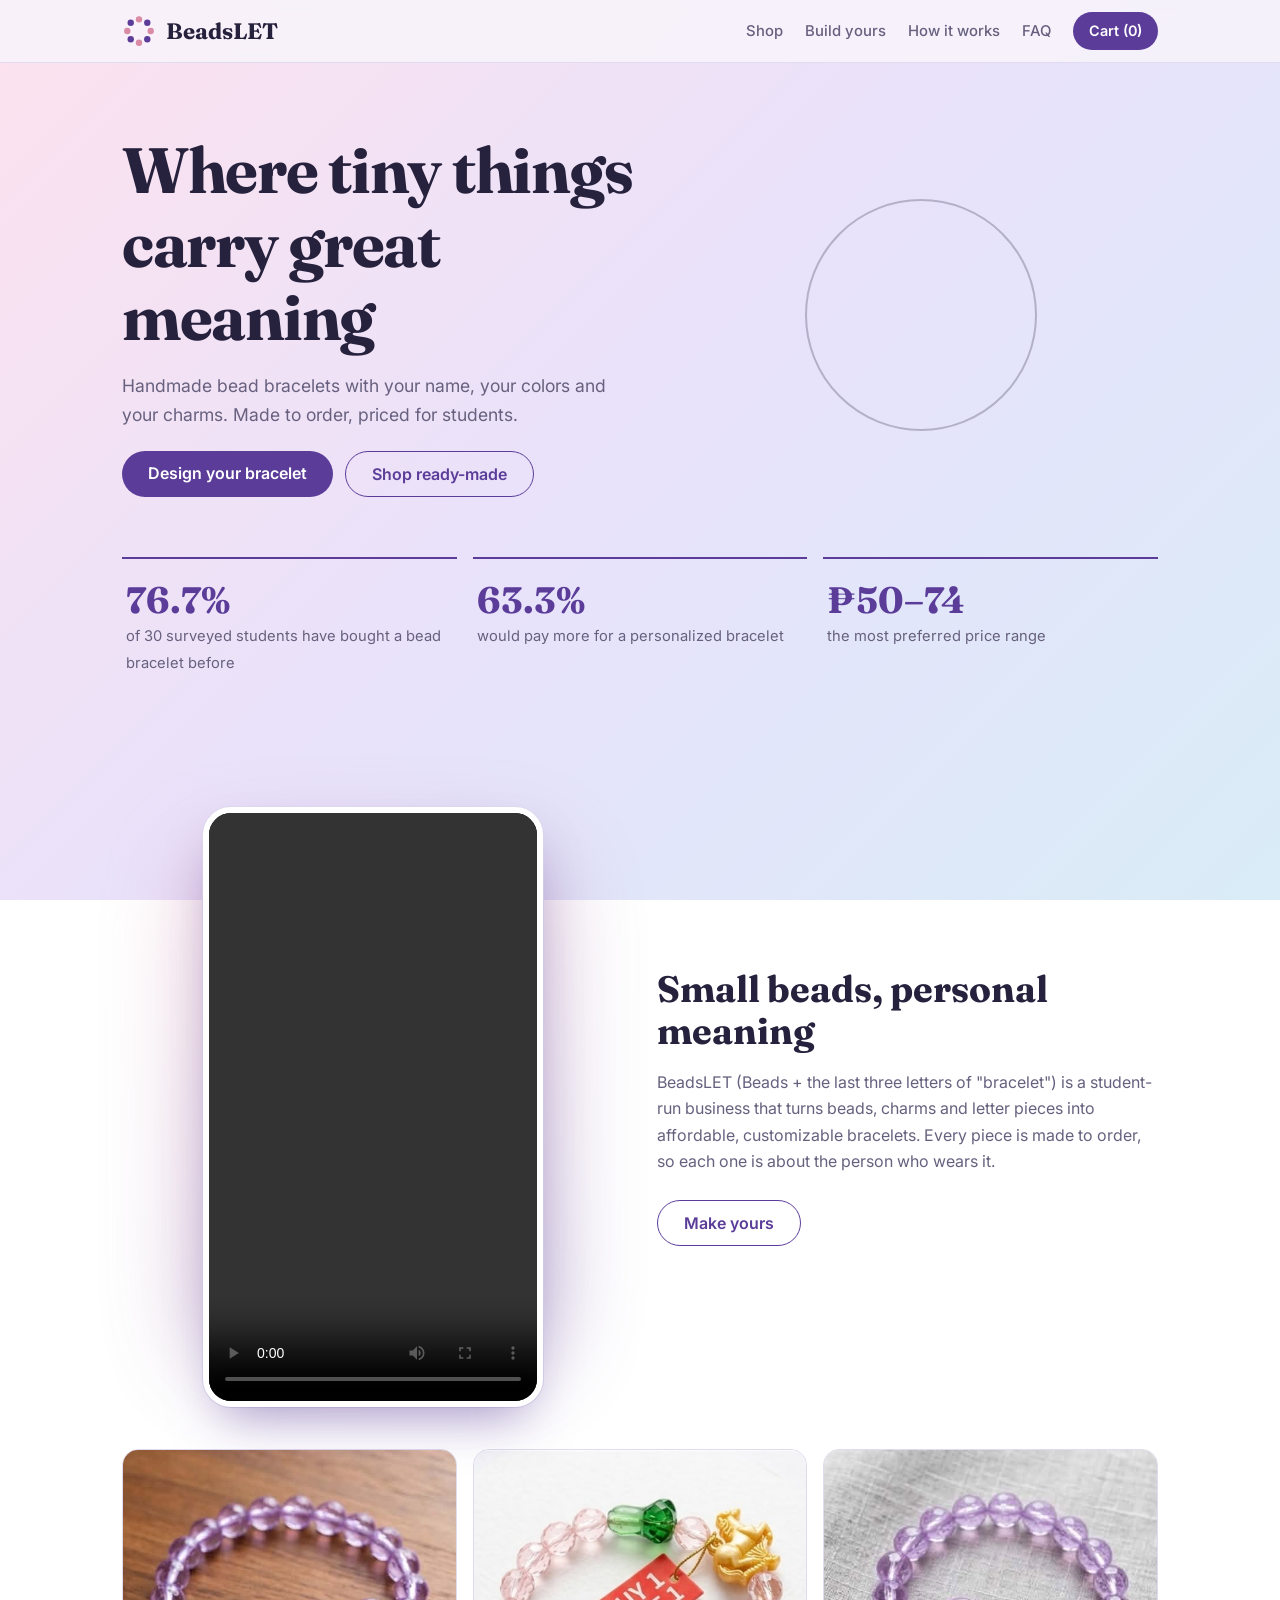
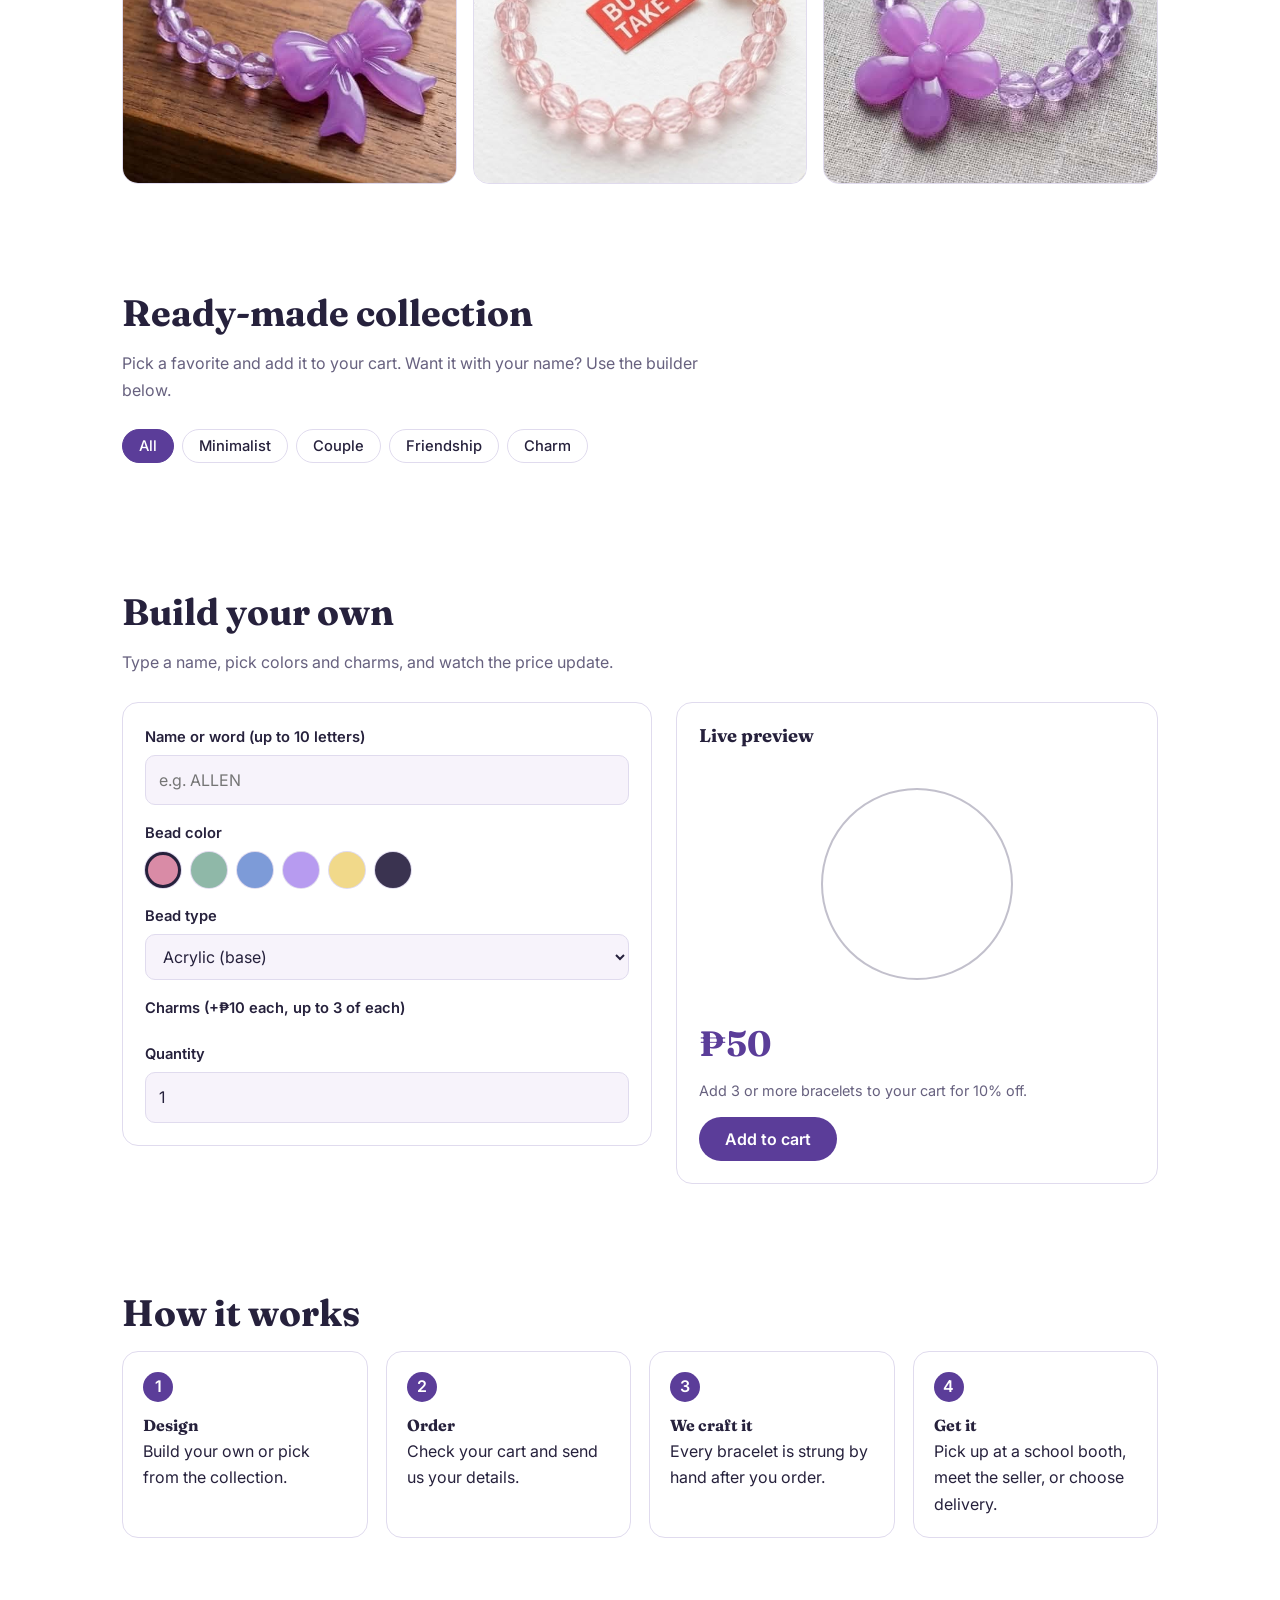
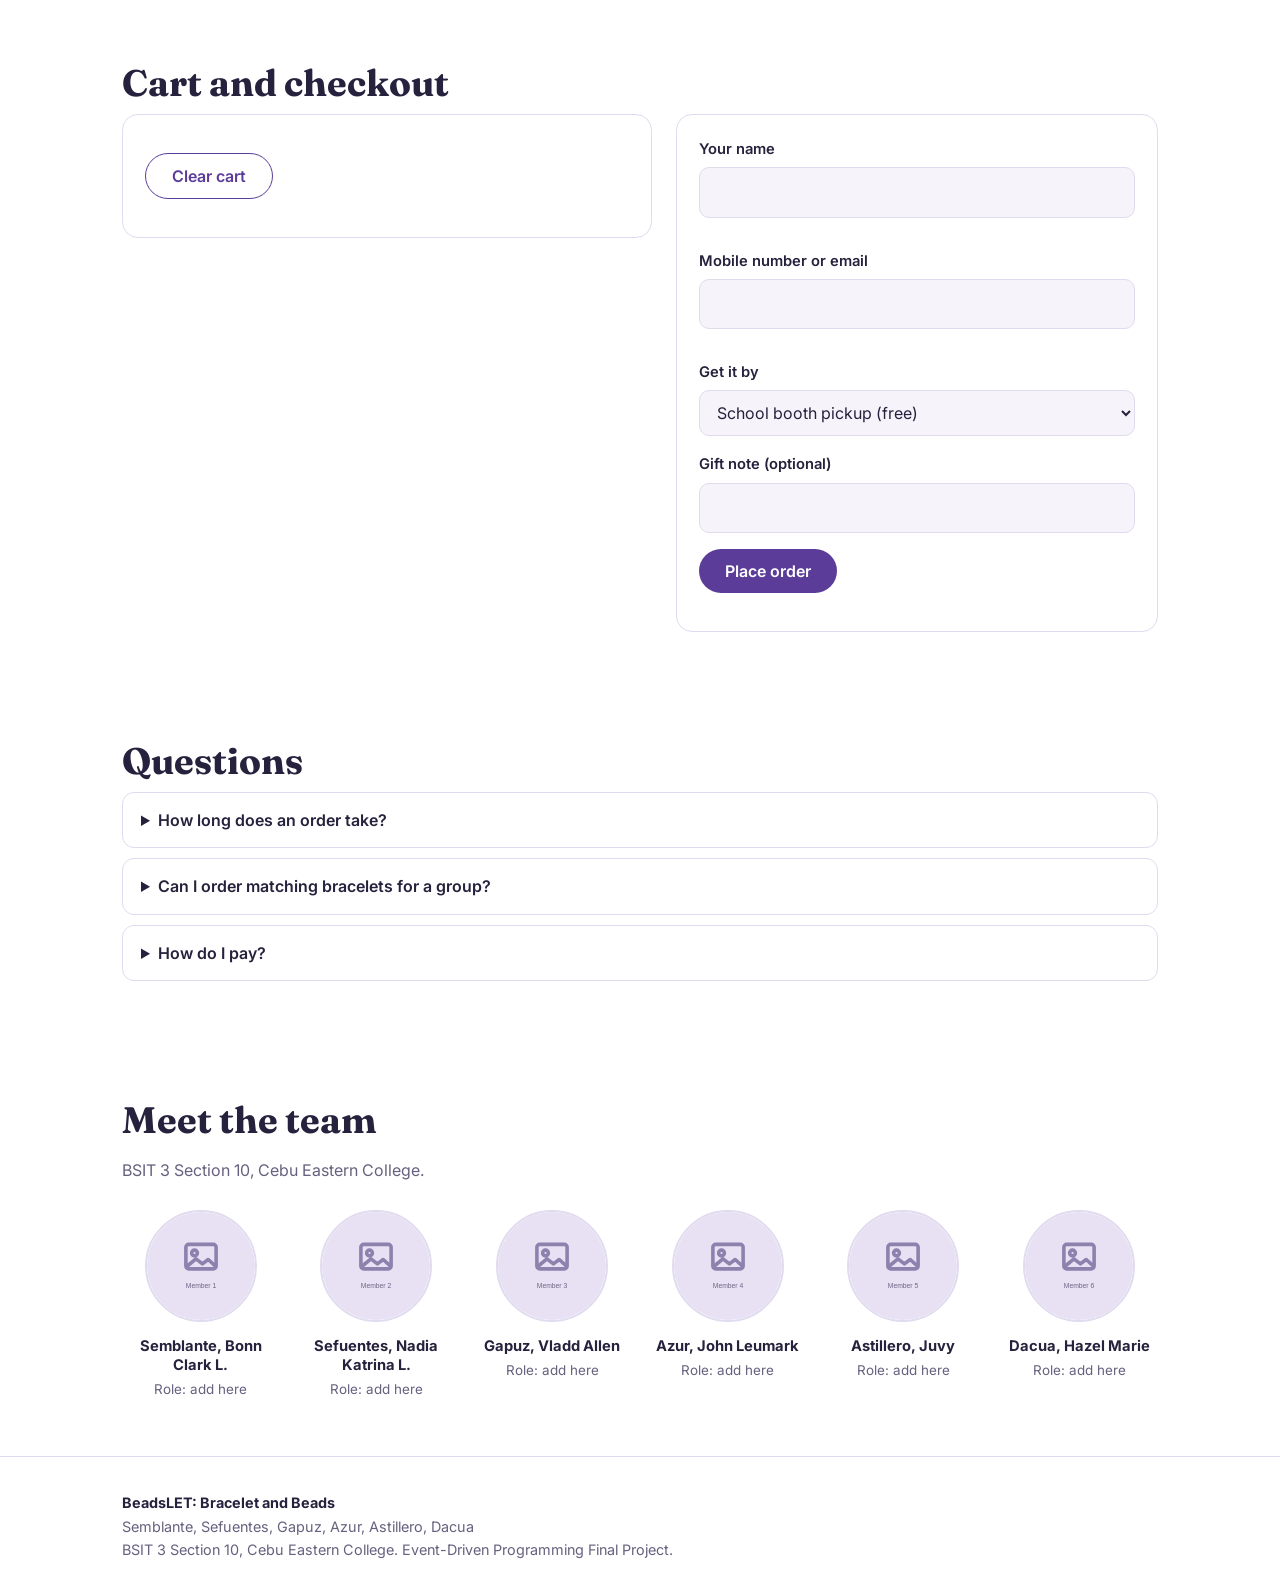
==== index.html @ 5614434f "Update index.html" ====
<!DOCTYPE html>
<html lang="en">
<head>
<meta charset="utf-8">
<meta name="viewport" content="width=device-width, initial-scale=1">
<meta name="description" content="BeadsLET: affordable, customizable handmade bead bracelets.">
<link rel="icon" type="image/svg+xml" href="assets/images/favicon.svg">
<title>BeadsLET | Bracelet and Beads</title>
<link rel="preconnect" href="https://fonts.googleapis.com">
<link href="https://fonts.googleapis.com/css2?family=Fraunces:opsz,wght@9..144,500;9..144,700&family=Inter:wght@400;500;600&display=swap" rel="stylesheet">
<link rel="stylesheet" href="https://pyscript.net/releases/2024.11.1/core.css">
<script type="module" src="https://pyscript.net/releases/2024.11.1/core.js"></script>
<link rel="stylesheet" href="style.css?v=4">
</head>
<body>
<header class="top"><div class="wrap"><nav>
  <a class="logo" href="#top"><img src="assets/images/logo.svg" alt="" width="34" height="34"><span>BeadsLET</span></a>
  <div class="links"><a class="l" href="#shop">Shop</a><a class="l" href="#build">Build yours</a><a class="l" href="#how">How it works</a><a class="l" href="#faq">FAQ</a>
  <a class="cartbtn" href="#order">Cart (<span id="cart-count">0</span>)</a></div>
</nav></div></header>

<main id="top" class="wrap">
<div class="hero">
  <div>
    <h1>Where tiny things carry great meaning</h1>
    <p class="lead">Handmade bead bracelets with your name, your colors and your charms. Made to order, priced for students.</p>
    <div class="cta"><a class="btn" href="#build">Design your bracelet</a><a class="btn ghost" href="#shop">Shop ready-made</a></div>
  </div>
  <div class="strand big" aria-hidden="true" id="hero-strand"></div>
</div>

<div class="stats" aria-label="Survey results">
  <div class="stat"><b>76.7%</b><span>of 30 surveyed students have bought a bead bracelet before</span></div>
  <div class="stat"><b>63.3%</b><span>would pay more for a personalized bracelet</span></div>
  <div class="stat"><b>₱50–74</b><span>the most preferred price range</span></div>
</div>

<section id="about">
  <div class="about">
    <figure class="photo" style="display:grid;place-items:center;padding:20px 0">
      <video controls playsinline preload="metadata"
             style="width:100%;max-width:340px;height:auto;max-height:600px;object-fit:contain;background:#000;border:6px solid #fff;border-radius:28px;box-shadow:0 26px 50px -18px rgba(91,61,153,.5),0 0 0 1px #e0dbee">
        <source src="assets/images/ad.mp4" type="video/mp4">
        Your browser does not support video.
      </video>
    </figure>
    <div>
      <h2>Small beads, personal meaning</h2>
      <p class="sub">BeadsLET (Beads + the last three letters of "bracelet") is a student-run business that turns beads, charms and letter pieces into affordable, customizable bracelets. Every piece is made to order, so each one is about the person who wears it.</p>
      <a class="btn ghost" href="#build">Make yours</a>
    </div>
  </div>
  <div class="gallery">
    <figure class="photo"><img src="assets/images/P2.jpg" alt="Gallery photo 1" loading="lazy"></figure>
    <figure class="photo"><img src="assets/images/P3.jpg" alt="Gallery photo 2" loading="lazy"></figure>
    <figure class="photo"><img src="assets/images/P4.jpg" alt="Gallery photo 3" loading="lazy"></figure>
  </div>
</section>

<section id="shop">
  <h2>Ready-made collection</h2>
  <p class="sub">Pick a favorite and add it to your cart. Want it with your name? Use the builder below.</p>
  <div class="filters" id="filters">
    <button class="filter on" data-tag="all">All</button><button class="filter" data-tag="minimalist">Minimalist</button>
    <button class="filter" data-tag="couple">Couple</button><button class="filter" data-tag="friendship">Friendship</button><button class="filter" data-tag="charm">Charm</button>
  </div>
  <div class="grid" id="catalog"></div>
</section>

<section id="build">
  <h2>Build your own</h2>
  <p class="sub">Type a name, pick colors and charms, and watch the price update.</p>
  <div class="split">
    <div class="card">
      <label for="name" style="margin-top:0">Name or word (up to 10 letters)</label>
      <input type="text" id="name" maxlength="10" placeholder="e.g. ALLEN" autocomplete="off">
      <label>Bead color</label>
      <div class="swatches">
        <button class="swatch on" data-color="#d98ba6" style="background:#d98ba6" aria-label="Rose"></button>
        <button class="swatch" data-color="#8fb8a8" style="background:#8fb8a8" aria-label="Sage"></button>
        <button class="swatch" data-color="#7d9bd8" style="background:#7d9bd8" aria-label="Sky"></button>
        <button class="swatch" data-color="#b79bf0" style="background:#b79bf0" aria-label="Lilac"></button>
        <button class="swatch" data-color="#f1d98a" style="background:#f1d98a" aria-label="Butter"></button>
        <button class="swatch" data-color="#3a3350" style="background:#3a3350" aria-label="Midnight"></button>
      </div>
      <label for="bead">Bead type</label>
      <select id="bead"><option value="Acrylic">Acrylic (base)</option><option value="Mixed">Mixed beads (+₱5)</option><option value="Pearl-like">Pearl-like (+₱10)</option><option value="Gemstone-style">Gemstone-style (+₱15)</option></select>

      <label>Charms (+₱10 each, up to 3 of each)</label>
      <div class="charm-options" id="charm-options"></div>

      <label for="qty">Quantity</label>
      <input type="number" id="qty" min="1" max="50" value="1">
    </div>
    <div class="card">
      <h3>Live preview</h3>
      <div class="strand" id="preview"></div>
      <p class="muted" id="summary"></p>
      <div class="price" id="price">₱50</div>
      <p class="muted">Add 3 or more bracelets to your cart for 10% off.</p>
      <button class="btn" id="add">Add to cart</button>
      <div class="msg" id="build-msg" role="status"></div>
    </div>
  </div>
</section>

<section id="how">
  <h2>How it works</h2>
  <ol class="steps">
    <li><b>Design</b>Build your own or pick from the collection.</li>
    <li><b>Order</b>Check your cart and send us your details.</li>
    <li><b>We craft it</b>Every bracelet is strung by hand after you order.</li>
    <li><b>Get it</b>Pick up at a school booth, meet the seller, or choose delivery.</li>
  </ol>
</section>

<section id="order">
  <h2>Cart and checkout</h2>
  <div class="split">
    <div class="card">
      <ul id="cart-list"></ul>
      <div class="totals" id="totals"></div>
      <p><button class="btn ghost" id="clear" type="button">Clear cart</button></p>
    </div>
    <form class="card" id="order-form" novalidate>
      <label for="cust" style="margin-top:0">Your name</label><input type="text" id="cust" autocomplete="name"><span class="err" id="e-cust"></span>
      <label for="contact">Mobile number or email</label><input type="text" id="contact" autocomplete="off"><span class="err" id="e-contact"></span>
      <label for="method">Get it by</label>
      <select id="method"><option value="0">School booth pickup (free)</option><option value="0">Meet up with seller (free)</option><option value="30">Delivery (+₱30)</option></select>
      <label for="note">Gift note (optional)</label><input type="text" id="note" maxlength="60">
      <p><button class="btn" type="submit">Place order</button></p>
      <div class="msg" id="order-msg" role="status"></div>
    </form>
  </div>
</section>

<section id="faq">
  <h2>Questions</h2>
  <details><summary>How long does an order take?</summary><p>Bracelets are made to order. We confirm the timeline with you after you place your order.</p></details>
  <details><summary>Can I order matching bracelets for a group?</summary><p>Yes. Set the quantity in the builder, or pick the couple and friendship sets.</p></details>
  <details><summary>How do I pay?</summary><p>Payment is arranged with the seller when you get your order.</p></details>
</section>
<section id="team">
  <h2>Meet the team</h2>
  <p class="sub">BSIT 3 Section 10, Cebu Eastern College.</p>
  <div class="team">
    <div class="member"><img src="assets/team/member-1.svg" alt="Photo of Semblante, Bonn Clark L." loading="lazy"><b>Semblante, Bonn Clark L.</b><span>Role: add here</span></div>
    <div class="member"><img src="assets/team/member-2.svg" alt="Photo of Sefuentes, Nadia Katrina L." loading="lazy"><b>Sefuentes, Nadia Katrina L.</b><span>Role: add here</span></div>
    <div class="member"><img src="assets/team/member-3.svg" alt="Photo of Gapuz, Vladd Allen" loading="lazy"><b>Gapuz, Vladd Allen</b><span>Role: add here</span></div>
    <div class="member"><img src="assets/team/member-4.svg" alt="Photo of Azur, John Leumark" loading="lazy"><b>Azur, John Leumark</b><span>Role: add here</span></div>
    <div class="member"><img src="assets/team/member-5.svg" alt="Photo of Astillero, Juvy" loading="lazy"><b>Astillero, Juvy</b><span>Role: add here</span></div>
    <div class="member"><img src="assets/team/member-6.svg" alt="Photo of Dacua, Hazel Marie" loading="lazy"><b>Dacua, Hazel Marie</b><span>Role: add here</span></div>
  </div>
</section>
</main>

<footer><div class="wrap"><b>BeadsLET: Bracelet and Beads</b><br>Semblante, Sefuentes, Gapuz, Azur, Astillero, Dacua<br>BSIT 3 Section 10, Cebu Eastern College. Event-Driven Programming Final Project.</div></footer>
<div id="toast" role="status"></div>
<script type="py" src="./main.py?v=4"></script>
</body>
</html>
---- style.css ----
:root{--glow1:rgba(217,139,166,.30);--glow2:rgba(125,155,216,.26);--glow3:rgba(143,184,168,.30);--bg:#f7f3fb;--ink:#26213c;--mute:#67617f;--card:#fff;--line:#e0dbee;--plum:#5b3d99;--plum2:#47307a;--rose:#d98ba6;--sage:#8fb8a8;--r:16px}
@media(prefers-color-scheme:dark){:root{--glow1:rgba(217,139,166,.16);--glow2:rgba(125,155,216,.16);--glow3:rgba(143,184,168,.12);--bg:#171329;--ink:#f0ecfa;--mute:#aca5c8;--card:#241e3c;--line:#3a3360;--plum:#a98ef0;--plum2:#c2adf6}}
*{box-sizing:border-box}html{scroll-behavior:smooth;scroll-padding-top:70px}
body{margin:0;background:linear-gradient(135deg,#fde2ee 0%,#e8e2fb 50%,#d9ecf7 100%) fixed;color:var(--ink);font:16px/1.65 Inter,system-ui,sans-serif}
h1,h2,h3{font-family:Fraunces,Georgia,serif;line-height:1.15;margin:0 0 .6rem;font-weight:700}
h2{font-size:clamp(1.7rem,4vw,2.3rem)}h3{font-size:1.15rem}
.wrap{max-width:1080px;margin:0 auto;padding:0 22px}
.top{position:sticky;top:0;z-index:10;background:color-mix(in srgb,var(--bg) 88%,transparent);backdrop-filter:blur(10px);border-bottom:1px solid var(--line)}
nav{display:flex;justify-content:space-between;align-items:center;height:62px}
.logo{font:700 1.4rem Fraunces,serif;color:var(--ink);text-decoration:none}
nav .links{display:flex;gap:22px;align-items:center}
nav a.l{color:var(--mute);text-decoration:none;font-size:.93rem;font-weight:500}nav a.l:hover{color:var(--ink)}
.cartbtn{background:var(--plum);color:#fff;border-radius:999px;padding:7px 16px;font-weight:600;font-size:.9rem;text-decoration:none}
.btn{display:inline-block;background:var(--plum);color:#fff;border:0;border-radius:999px;padding:12px 26px;font:600 1rem Inter,sans-serif;cursor:pointer;text-decoration:none;transition:background .15s}
.btn:hover{background:var(--plum2)}.btn.ghost{background:transparent;color:var(--plum);border:1.5px solid var(--plum)}
a:focus-visible,button:focus-visible,input:focus-visible,select:focus-visible,summary:focus-visible{outline:3px solid var(--rose);outline-offset:2px}
.hero{padding:70px 0 50px;display:grid;gap:40px;grid-template-columns:1.05fr .95fr;align-items:center}
.hero h1{font-size:clamp(2.4rem,6vw,4rem);letter-spacing:-.02em}
.hero p.lead{font-size:1.1rem;color:var(--mute);max-width:46ch}
.hero .cta{display:flex;gap:12px;flex-wrap:wrap;margin-top:22px}

/* --- Bracelet preview --- */
.strand{position:relative;width:240px;height:240px;margin:18px auto}
.strand.big{width:280px;height:280px;margin:0 auto}

/* thread the beads sit on */
.strand::before{
  content:"";position:absolute;inset:24px;
  border:2px solid color-mix(in srgb,var(--mute) 40%,transparent);border-radius:50%;
}
.ring{position:absolute;inset:0}
.slot{position:absolute;transform:translate(-50%,-50%);z-index:1}

.strand .bead{
  width:var(--d,30px);height:var(--d,30px);
  border-radius:50%;
  display:grid;place-items:center;
  color:var(--t,#fff);
  font:700 calc(var(--d,30px)*.46) Fraunces,serif;
  box-shadow:inset -3px -3px 6px rgba(0,0,0,.16),inset 2px 2px 5px rgba(255,255,255,.55),0 1px 3px rgba(0,0,0,.15);
}
.strand .bead.charm{
  color:var(--plum);
  background:var(--card);border:1.5px solid var(--plum);border-radius:50%;
  font-size:calc(var(--d,30px)*.6);
  box-shadow:0 2px 5px rgba(91,61,153,.25);
}

.stats{display:grid;grid-template-columns:repeat(auto-fit,minmax(200px,1fr));gap:16px;padding:10px 0 40px}
.stat{padding:18px 4px;border-top:2px solid var(--plum)}.stat b{display:block;font:700 2.3rem Fraunces,serif;color:var(--plum)}.stat span{color:var(--mute);font-size:.92rem}
section{padding:54px 0}.sub{color:var(--mute);max-width:58ch;margin-bottom:26px}
.card{background:var(--card);border:1px solid var(--line);border-radius:var(--r);padding:22px}
.filters{display:flex;gap:8px;flex-wrap:wrap;margin-bottom:20px}
.filter{background:var(--card);border:1px solid var(--line);color:var(--ink);border-radius:999px;padding:7px 16px;font:500 .92rem Inter,sans-serif;cursor:pointer}
.filter.on{background:var(--plum);color:#fff;border-color:var(--plum)}
.grid{display:grid;gap:18px;grid-template-columns:repeat(auto-fill,minmax(230px,1fr))}
.prod p{margin:.2rem 0 12px;color:var(--mute);font-size:.92rem}
.prod .row{display:flex;justify-content:space-between;align-items:center}.prod .row b{font:700 1.25rem Fraunces,serif}
.prod .btn{padding:8px 18px;font-size:.9rem}
.split{display:grid;gap:24px;grid-template-columns:1.1fr 1fr;align-items:start}
label{display:block;font-weight:600;font-size:.92rem;margin:16px 0 6px}
input[type=text],input[type=number],select{width:100%;padding:11px 13px;border:1px solid var(--line);border-radius:10px;background:var(--bg);color:var(--ink);font:inherit}
.swatches{display:flex;gap:10px;flex-wrap:wrap}.swatch{width:36px;height:36px;border-radius:50%;border:3px solid transparent;cursor:pointer;padding:0;box-shadow:0 0 0 1px var(--line)}.swatch.on{border-color:var(--ink)}

/* Charm steppers + placement */
.charm-options{display:flex;flex-direction:column;gap:10px;margin-top:6px}
.charm-item{background:var(--bg);padding:10px 12px;border-radius:10px;border:1px solid var(--line)}
.charm-head{display:flex;align-items:center;justify-content:space-between}
.charm-name{font-weight:600;font-size:.95rem}.charm-name b{color:var(--plum);font-size:1.1rem;margin-right:4px}
.stepper{display:inline-flex;align-items:center;gap:10px}
.stepper button{width:30px;height:30px;border-radius:50%;border:1px solid var(--line);background:var(--card);color:var(--ink);font-size:1.1rem;line-height:1;cursor:pointer;padding:0}
.stepper button:disabled{opacity:.35;cursor:not-allowed}
.stepper output{min-width:1.2em;text-align:center;font-weight:600}
.charm-slot{display:flex;align-items:center;justify-content:space-between;gap:10px;margin:8px 0 0;font-weight:500;font-size:.85rem;color:var(--mute)}
.charm-slot select{width:auto;max-width:65%;padding:5px 10px;font-size:.85rem}

.price{font:700 2.2rem Fraunces,serif;color:var(--plum);margin:6px 0}.muted{color:var(--mute);font-size:.9rem}
.steps{display:grid;grid-template-columns:repeat(auto-fit,minmax(210px,1fr));gap:18px;counter-reset:s;padding:0;list-style:none}
.steps li{counter-increment:s;padding:20px;background:var(--card);border:1px solid var(--line);border-radius:var(--r)}
.steps li::before{content:counter(s);display:grid;place-items:center;width:30px;height:30px;border-radius:50%;background:var(--plum);color:#fff;font-weight:600;margin-bottom:10px}
.steps b{display:block;font-family:Fraunces,serif}
#cart-list{list-style:none;padding:0;margin:0}
#cart-list li{display:grid;grid-template-columns:1fr auto;gap:4px 12px;padding:12px 0;border-bottom:1px solid var(--line)}
.qty{display:inline-flex;align-items:center;gap:8px}.qty button{width:28px;height:28px;border-radius:50%;border:1px solid var(--line);background:var(--bg);color:var(--ink);cursor:pointer;font-size:1rem}
.rm{background:none;border:0;color:var(--plum);cursor:pointer;text-decoration:underline;font:inherit;font-size:.85rem;padding:0}
.totals div{display:flex;justify-content:space-between;padding:3px 0}.totals .grand{font:700 1.4rem Fraunces,serif;border-top:1px solid var(--line);margin-top:6px;padding-top:10px}
.err{color:#b3263e;font-size:.84rem;min-height:1.1em;display:block}
.msg{display:none;margin-top:14px;padding:14px;border-radius:12px}.msg.ok{display:block;background:#e3f3ea;color:#16432f}.msg.bad{display:block;background:#fbe4e8;color:#7a1f33}
details{background:var(--card);border:1px solid var(--line);border-radius:12px;padding:14px 18px;margin-bottom:10px}summary{cursor:pointer;font-weight:600}details p{margin:.6rem 0 0;color:var(--mute)}
#toast{position:fixed;left:50%;bottom:26px;transform:translate(-50%,30px);background:var(--ink);color:var(--bg);padding:11px 20px;border-radius:999px;opacity:0;pointer-events:none;transition:.25s;z-index:20;font-size:.92rem}
#toast.show{opacity:1;transform:translate(-50%,0)}
footer{border-top:1px solid var(--line);padding:34px 0;color:var(--mute);font-size:.9rem}footer b{color:var(--ink)}
@media(max-width:800px){.hero,.split{grid-template-columns:1fr}nav .links a.l{display:none}}
@media(prefers-reduced-motion:reduce){*{transition:none!important;scroll-behavior:auto!important}}

/* Image placeholders */
.logo{display:flex;align-items:center;gap:10px}.logo img{display:block}
.photo{margin:0}.photo img{width:100%;height:100%;object-fit:cover;display:block;border-radius:var(--r);border:1px solid var(--line)}
.about{display:grid;grid-template-columns:1fr 1fr;gap:34px;align-items:center;margin-bottom:22px}.about .photo img{aspect-ratio:4/3}
/* Video ad: phone-style frame */
.about .photo{position:relative;display:grid;place-items:center;padding:20px 0}
.about .photo::before{content:"";position:absolute;inset:10% 14%;border-radius:40px;background:linear-gradient(135deg,var(--rose),var(--plum));filter:blur(45px);opacity:.4}
.photo video{position:relative;display:block;width:100%;max-width:300px;aspect-ratio:9/16;max-height:540px;object-fit:cover;background:#000;border:6px solid var(--card);border-radius:28px;box-shadow:0 26px 50px -18px rgba(91,61,153,.5),0 0 0 1px var(--line)}
.gallery{display:grid;grid-template-columns:repeat(auto-fit,minmax(220px,1fr));gap:16px}.gallery .photo img{aspect-ratio:1/1}
.pimg{width:100%;aspect-ratio:1/1;object-fit:cover;border-radius:12px;margin-bottom:14px;display:block;background:var(--bg)}
.team{display:grid;grid-template-columns:repeat(auto-fit,minmax(150px,1fr));gap:18px}
.member{text-align:center}.member img{width:112px;height:112px;object-fit:cover;border-radius:50%;border:2px solid var(--line);margin-bottom:8px}
.member b{display:block;font-size:.92rem;line-height:1.3}.member span{color:var(--mute);font-size:.84rem}
@media(max-width:800px){.about{grid-template-columns:1fr}}

/* Bead textures */
.bead:not(.letter):not(.charm){background-color:var(--c,#d98ba6)}
.tex-Acrylic,.tex-Mixed{background-image:radial-gradient(circle at 30% 28%,rgba(255,255,255,.8) 0,rgba(255,255,255,0) 30%)}
.tex-Pearl-like:not(.letter):not(.charm){background-color:color-mix(in srgb,var(--c) 30%,#f8f4fc);
  background-image:radial-gradient(circle at 32% 28%,#fff 0,rgba(255,255,255,.8) 20%,rgba(255,255,255,0) 60%),radial-gradient(circle at 70% 80%,rgba(190,170,230,.45),rgba(255,255,255,0) 55%);
  box-shadow:inset -4px -5px 9px rgba(120,100,150,.3),inset 3px 3px 6px #fff,0 1px 3px rgba(0,0,0,.18)}
.tex-Gemstone-style:not(.letter):not(.charm){clip-path:polygon(30% 0,70% 0,100% 30%,100% 70%,70% 100%,30% 100%,0 70%,0 30%);border-radius:0;
  background-image:conic-gradient(from 20deg,rgba(255,255,255,.6),rgba(0,0,0,.08),rgba(255,255,255,.3),rgba(0,0,0,.12),rgba(255,255,255,.45),rgba(0,0,0,.08),rgba(255,255,255,.6));
  box-shadow:inset 0 0 0 2px rgba(255,255,255,.3),inset -3px -3px 6px rgba(0,0,0,.18)}

/* Dark mode background */
@media(prefers-color-scheme:dark){body{background:linear-gradient(135deg,#2a1840 0%,#171329 55%,#10242e 100%) fixed}}
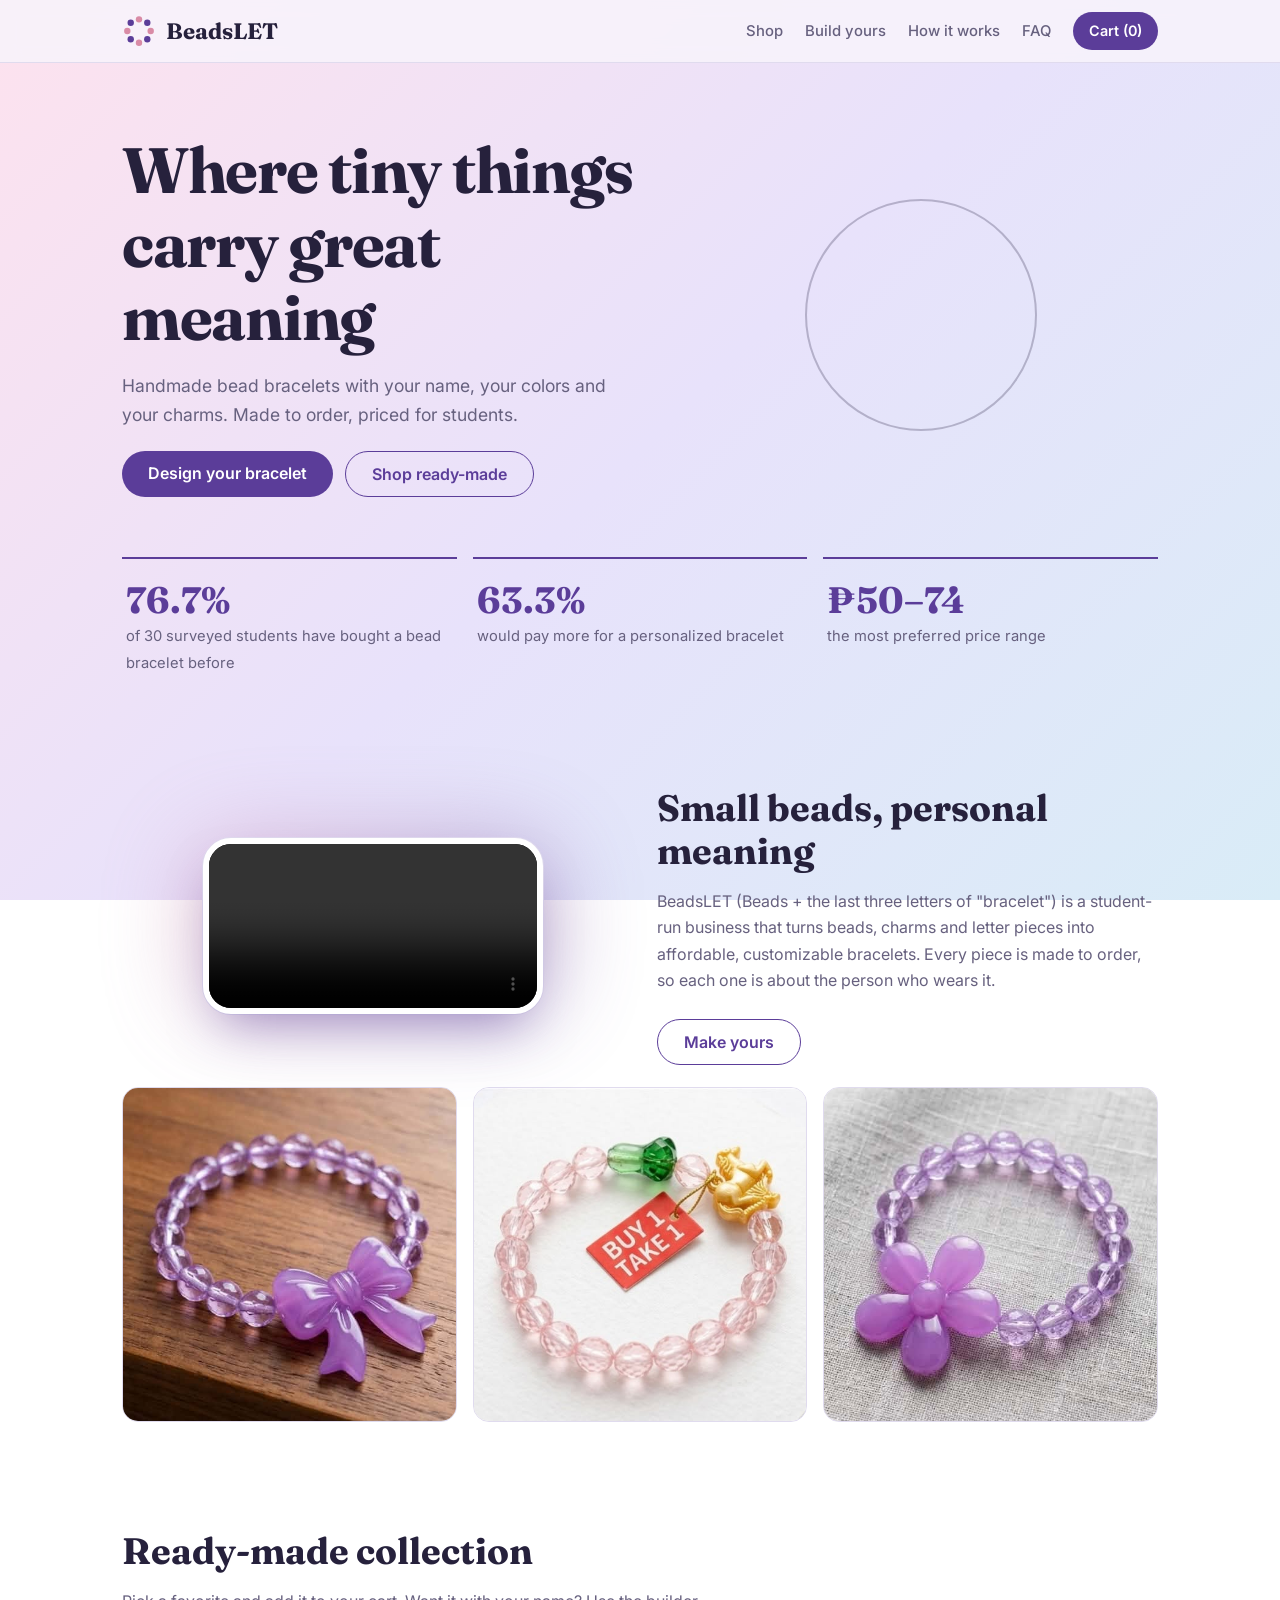
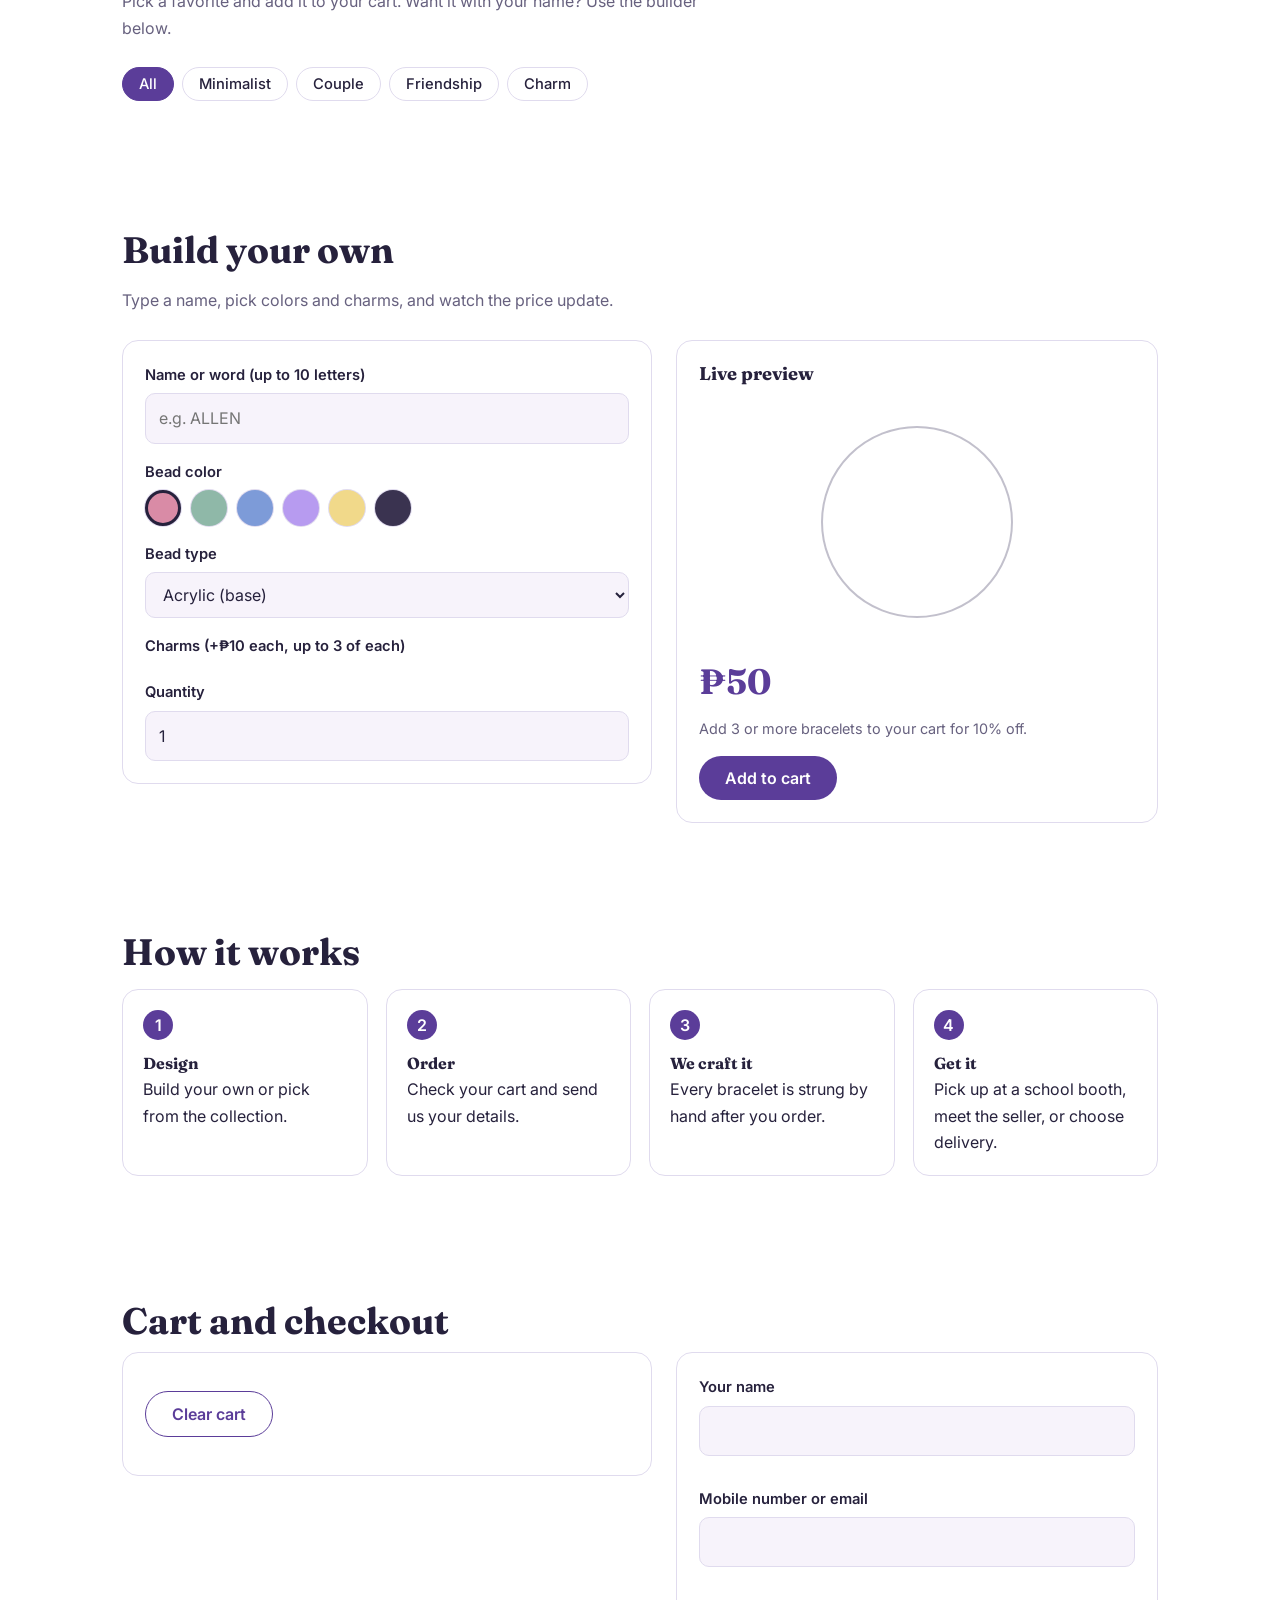
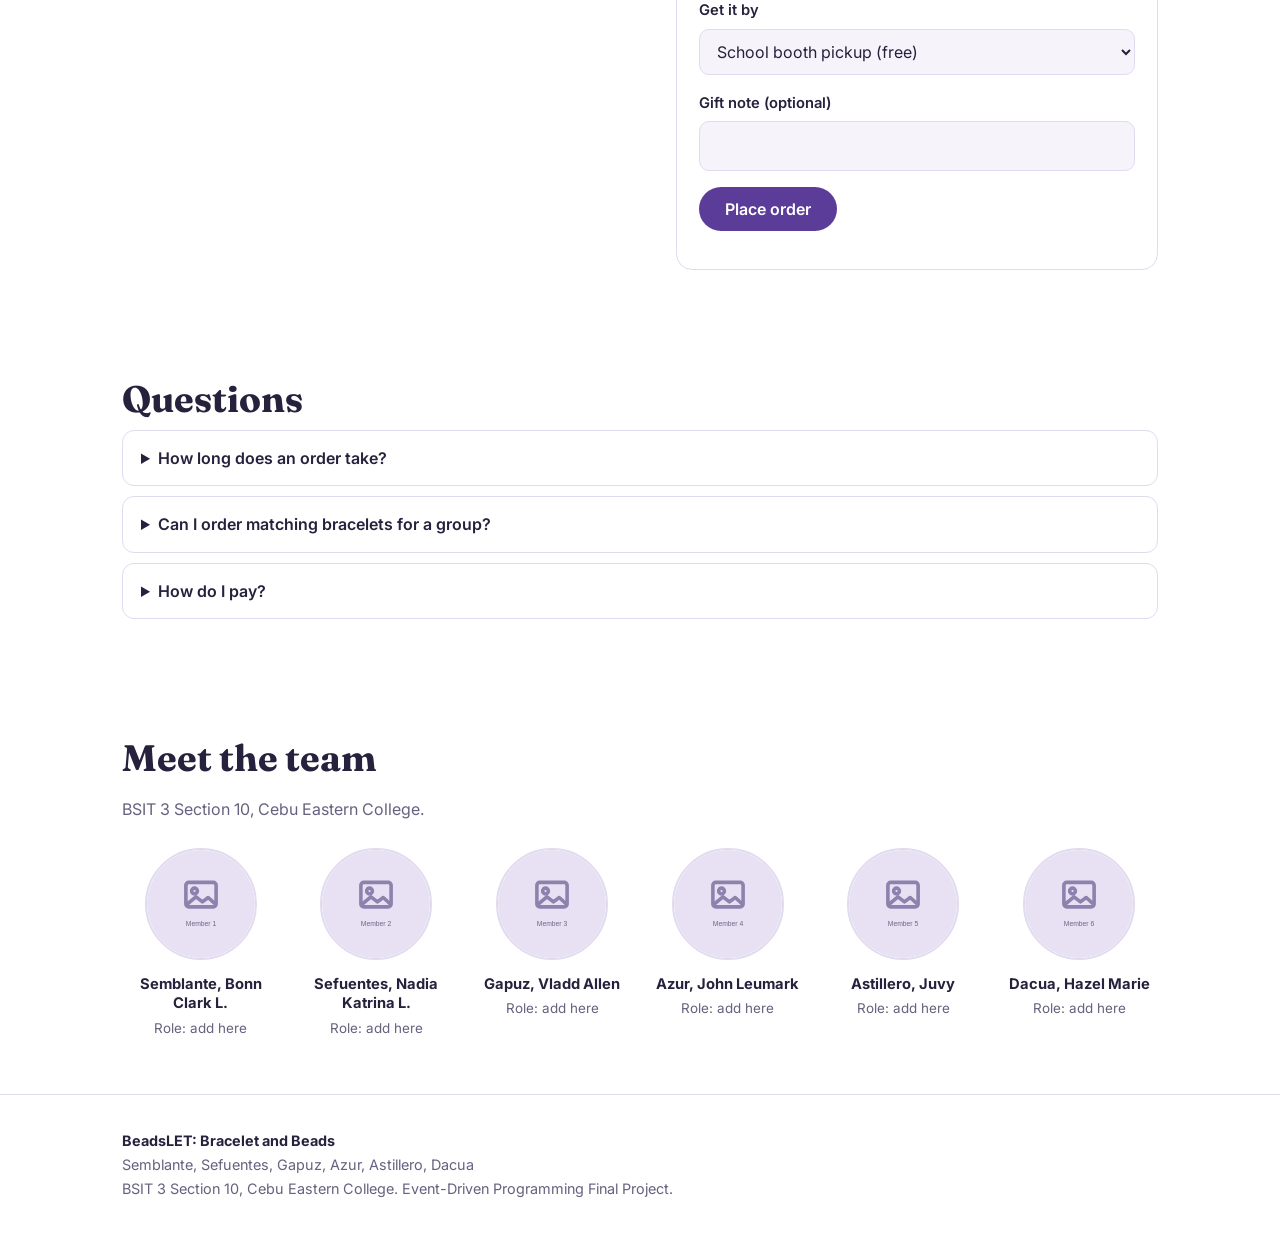
==== commit 6780a6b6: "Update index.html" ====
--- a/index.html
+++ b/index.html
@@ -10,7 +10,7 @@
 <link href="https://fonts.googleapis.com/css2?family=Fraunces:opsz,wght@9..144,500;9..144,700&family=Inter:wght@400;500;600&display=swap" rel="stylesheet">
 <link rel="stylesheet" href="https://pyscript.net/releases/2024.11.1/core.css">
 <script type="module" src="https://pyscript.net/releases/2024.11.1/core.js"></script>
-<link rel="stylesheet" href="style.css?v=4">
+<link rel="stylesheet" href="style.css?v=5">
 </head>
 <body>
 <header class="top"><div class="wrap"><nav>
@@ -39,7 +39,7 @@
   <div class="about">
     <figure class="photo" style="display:grid;place-items:center;padding:20px 0">
       <video controls playsinline preload="metadata"
-             style="width:100%;max-width:340px;height:auto;max-height:600px;object-fit:contain;background:#000;border:6px solid #fff;border-radius:28px;box-shadow:0 26px 50px -18px rgba(91,61,153,.5),0 0 0 1px #e0dbee">
+             style="width:100%;max-width:340px;height:auto;aspect-ratio:auto;object-fit:contain;background:#000;border:6px solid #fff;border-radius:28px;box-shadow:0 26px 50px -18px rgba(91,61,153,.5),0 0 0 1px #e0dbee">
         <source src="assets/images/ad.mp4" type="video/mp4">
         Your browser does not support video.
       </video>
@@ -156,6 +156,6 @@
 
 <footer><div class="wrap"><b>BeadsLET: Bracelet and Beads</b><br>Semblante, Sefuentes, Gapuz, Azur, Astillero, Dacua<br>BSIT 3 Section 10, Cebu Eastern College. Event-Driven Programming Final Project.</div></footer>
 <div id="toast" role="status"></div>
-<script type="py" src="./main.py?v=4"></script>
+<script type="py" src="./main.py?v=5"></script>
 </body>
 </html>
--- a/style.css
+++ b/style.css
@@ -100,7 +100,7 @@
 /* Video ad: phone-style frame */
 .about .photo{position:relative;display:grid;place-items:center;padding:20px 0}
 .about .photo::before{content:"";position:absolute;inset:10% 14%;border-radius:40px;background:linear-gradient(135deg,var(--rose),var(--plum));filter:blur(45px);opacity:.4}
-.photo video{position:relative;display:block;width:100%;max-width:300px;aspect-ratio:9/16;max-height:540px;object-fit:cover;background:#000;border:6px solid var(--card);border-radius:28px;box-shadow:0 26px 50px -18px rgba(91,61,153,.5),0 0 0 1px var(--line)}
+.photo video{position:relative;display:block;width:100%;max-width:340px;height:auto;max-height:600px;object-fit:contain;background:#000;border:6px solid var(--card);border-radius:28px;box-shadow:0 26px 50px -18px rgba(91,61,153,.5),0 0 0 1px var(--line)}
 .gallery{display:grid;grid-template-columns:repeat(auto-fit,minmax(220px,1fr));gap:16px}.gallery .photo img{aspect-ratio:1/1}
 .pimg{width:100%;aspect-ratio:1/1;object-fit:cover;border-radius:12px;margin-bottom:14px;display:block;background:var(--bg)}
 .team{display:grid;grid-template-columns:repeat(auto-fit,minmax(150px,1fr));gap:18px}
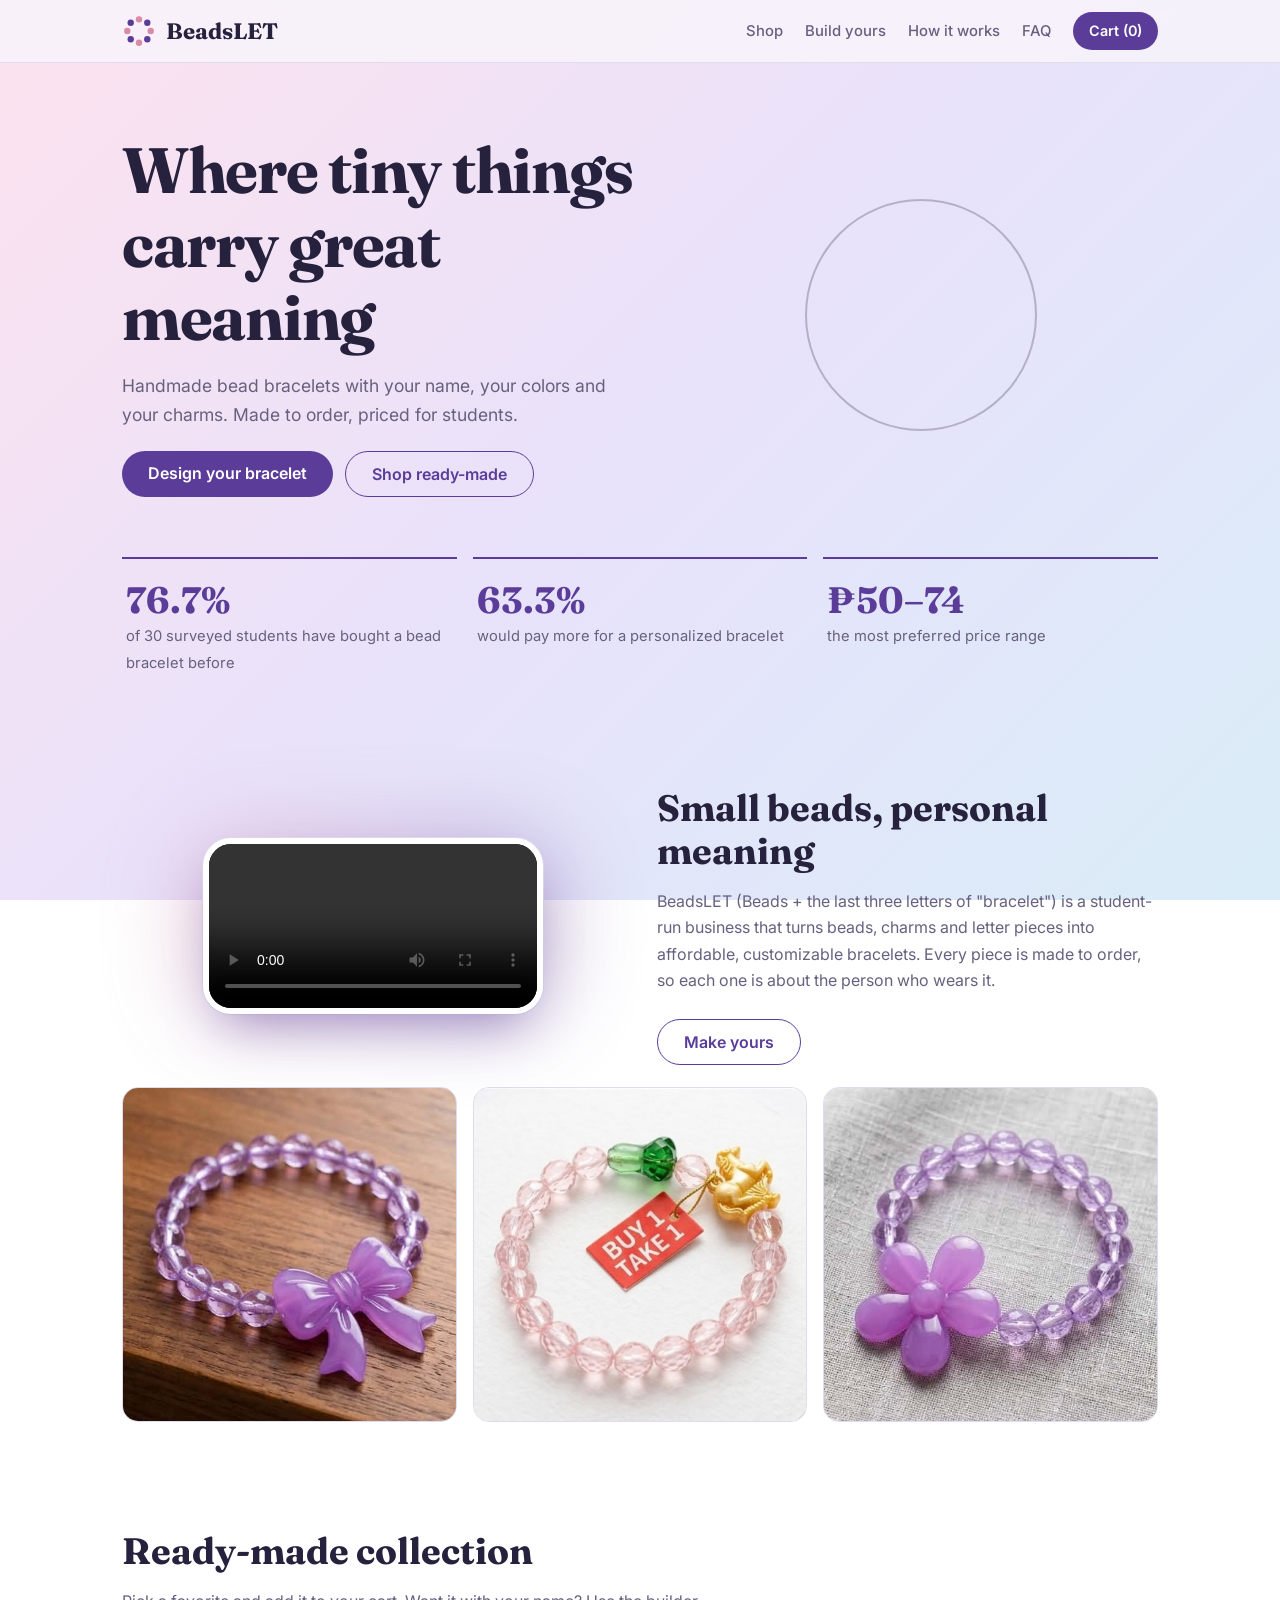
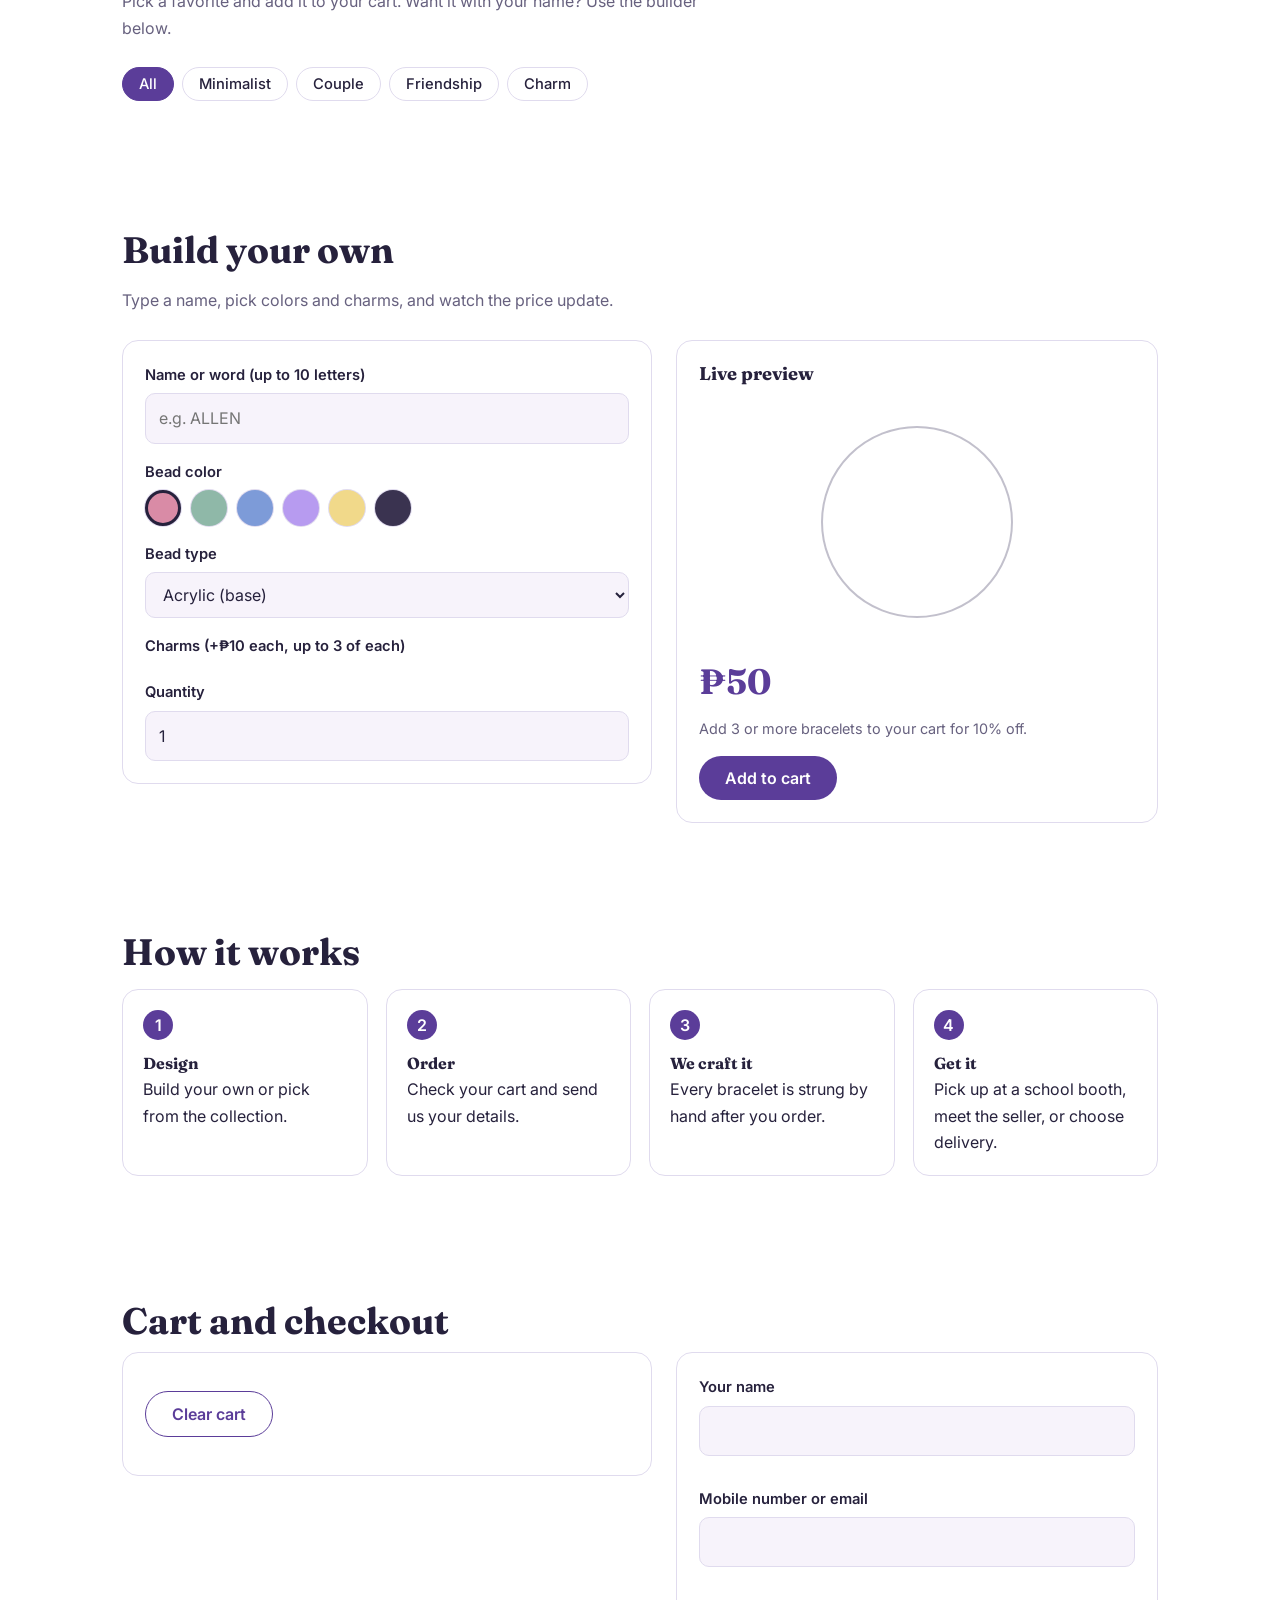
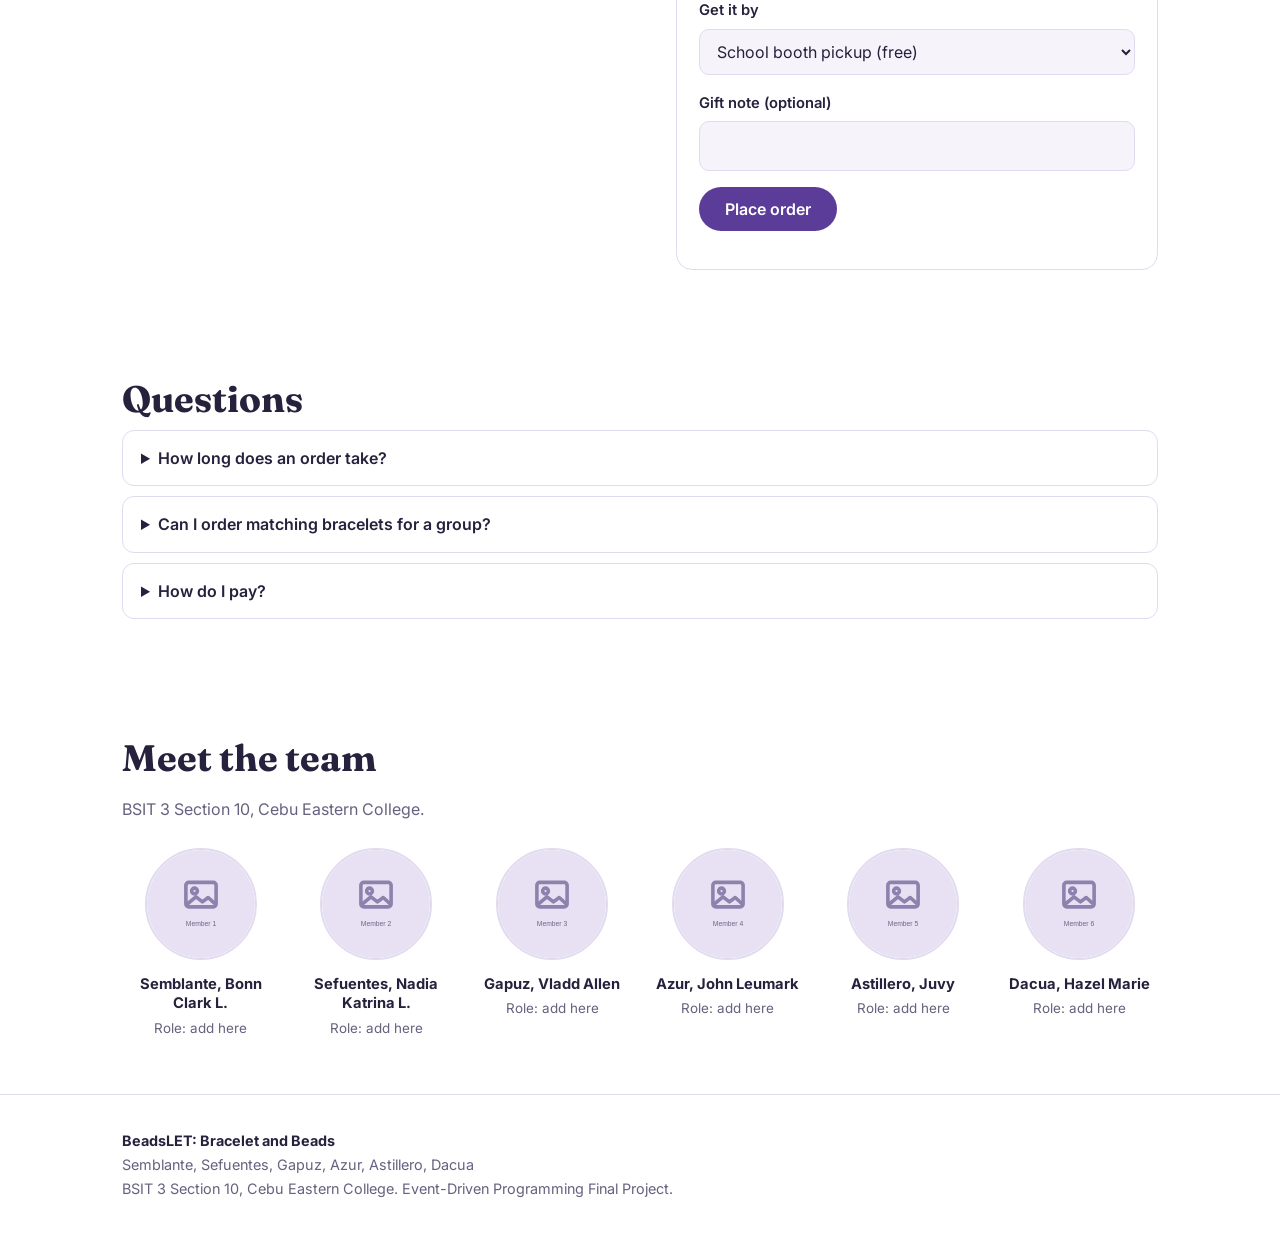
==== commit 6263d774: "Update index.html" ====
--- a/index.html
+++ b/index.html
@@ -10,7 +10,7 @@
 <link href="https://fonts.googleapis.com/css2?family=Fraunces:opsz,wght@9..144,500;9..144,700&family=Inter:wght@400;500;600&display=swap" rel="stylesheet">
 <link rel="stylesheet" href="https://pyscript.net/releases/2024.11.1/core.css">
 <script type="module" src="https://pyscript.net/releases/2024.11.1/core.js"></script>
-<link rel="stylesheet" href="style.css?v=5">
+<link rel="stylesheet" href="style.css?v=6">
 </head>
 <body>
 <header class="top"><div class="wrap"><nav>
@@ -156,6 +156,6 @@
 
 <footer><div class="wrap"><b>BeadsLET: Bracelet and Beads</b><br>Semblante, Sefuentes, Gapuz, Azur, Astillero, Dacua<br>BSIT 3 Section 10, Cebu Eastern College. Event-Driven Programming Final Project.</div></footer>
 <div id="toast" role="status"></div>
-<script type="py" src="./main.py?v=5"></script>
+<script type="py" src="./main.py?v=6"></script>
 </body>
 </html>
--- a/style.css
+++ b/style.css
@@ -100,7 +100,7 @@
 /* Video ad: phone-style frame */
 .about .photo{position:relative;display:grid;place-items:center;padding:20px 0}
 .about .photo::before{content:"";position:absolute;inset:10% 14%;border-radius:40px;background:linear-gradient(135deg,var(--rose),var(--plum));filter:blur(45px);opacity:.4}
-.photo video{position:relative;display:block;width:100%;max-width:340px;height:auto;max-height:600px;object-fit:contain;background:#000;border:6px solid var(--card);border-radius:28px;box-shadow:0 26px 50px -18px rgba(91,61,153,.5),0 0 0 1px var(--line)}
+.photo video{position:relative;display:block;width:100%;max-width:340px;height:auto;aspect-ratio:auto;object-fit:contain;background:#000;border:6px solid var(--card);border-radius:28px;box-shadow:0 26px 50px -18px rgba(91,61,153,.5),0 0 0 1px var(--line)}
 .gallery{display:grid;grid-template-columns:repeat(auto-fit,minmax(220px,1fr));gap:16px}.gallery .photo img{aspect-ratio:1/1}
 .pimg{width:100%;aspect-ratio:1/1;object-fit:cover;border-radius:12px;margin-bottom:14px;display:block;background:var(--bg)}
 .team{display:grid;grid-template-columns:repeat(auto-fit,minmax(150px,1fr));gap:18px}
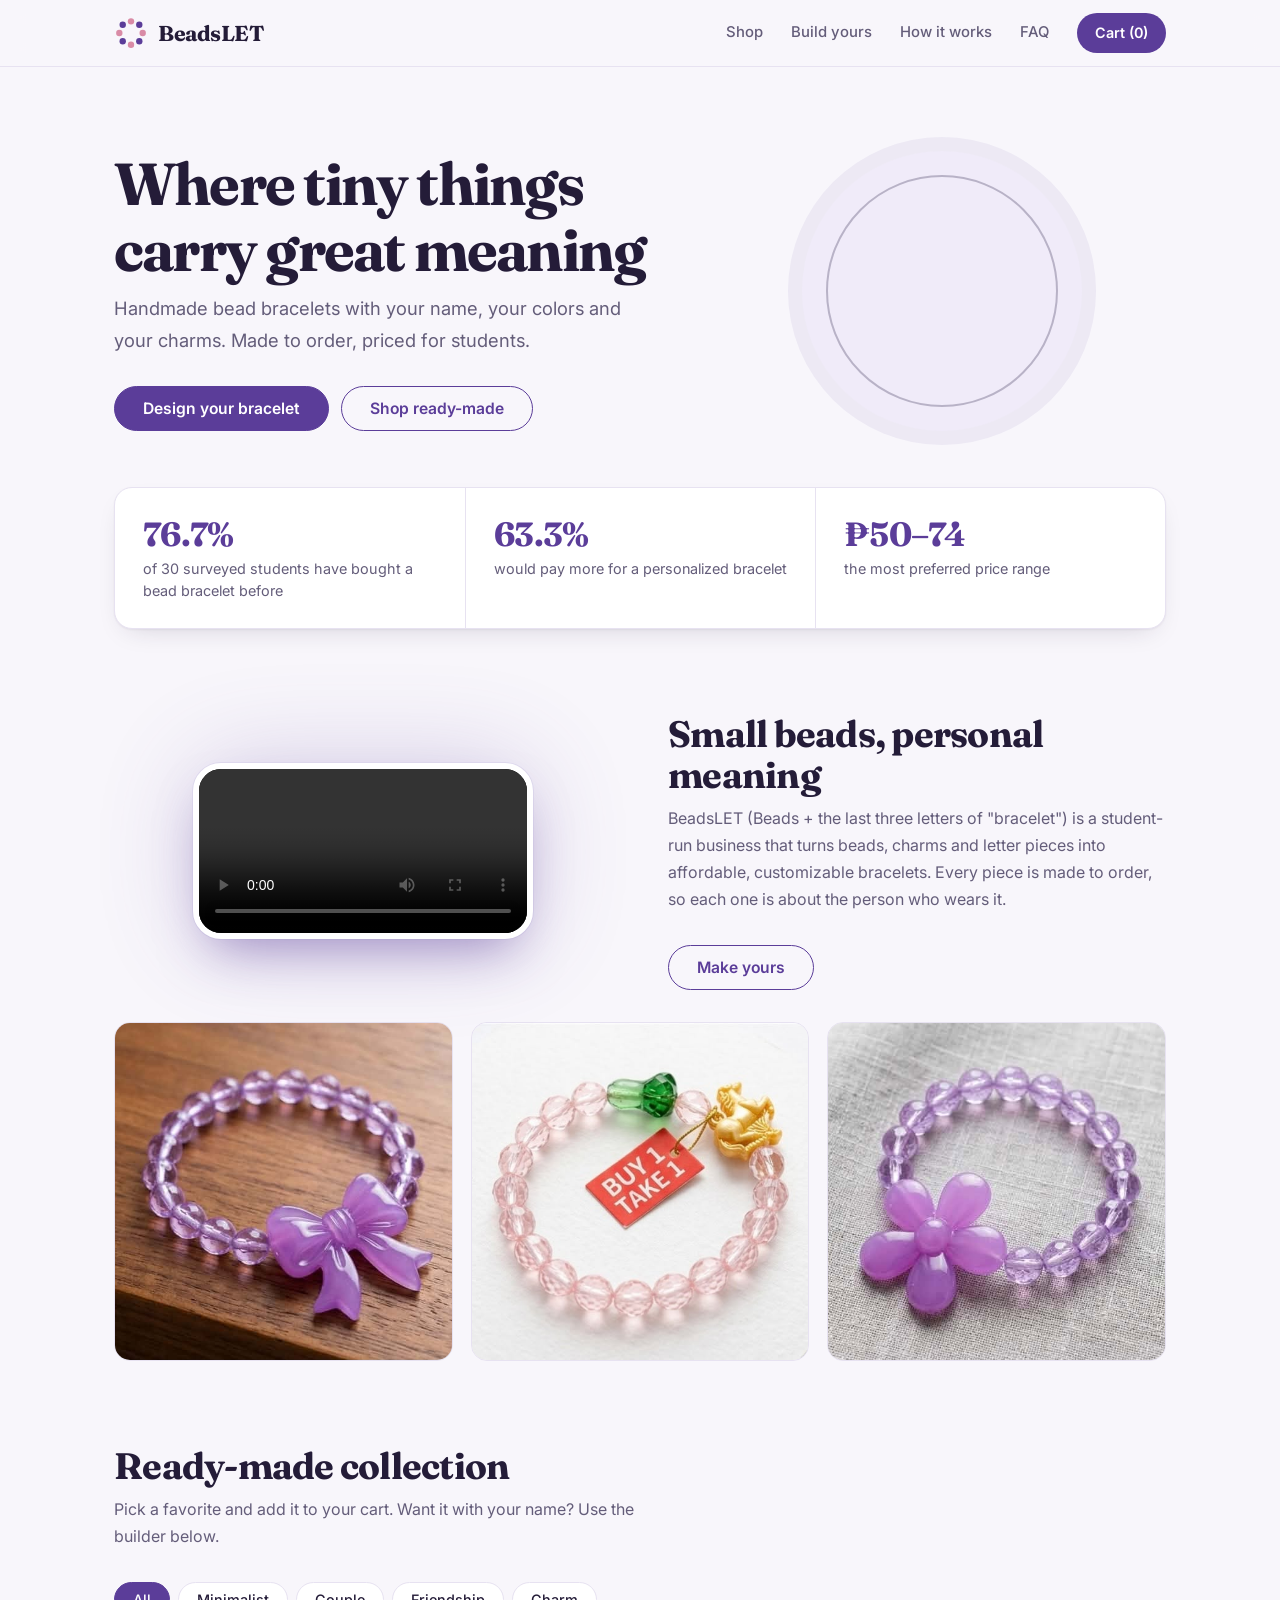
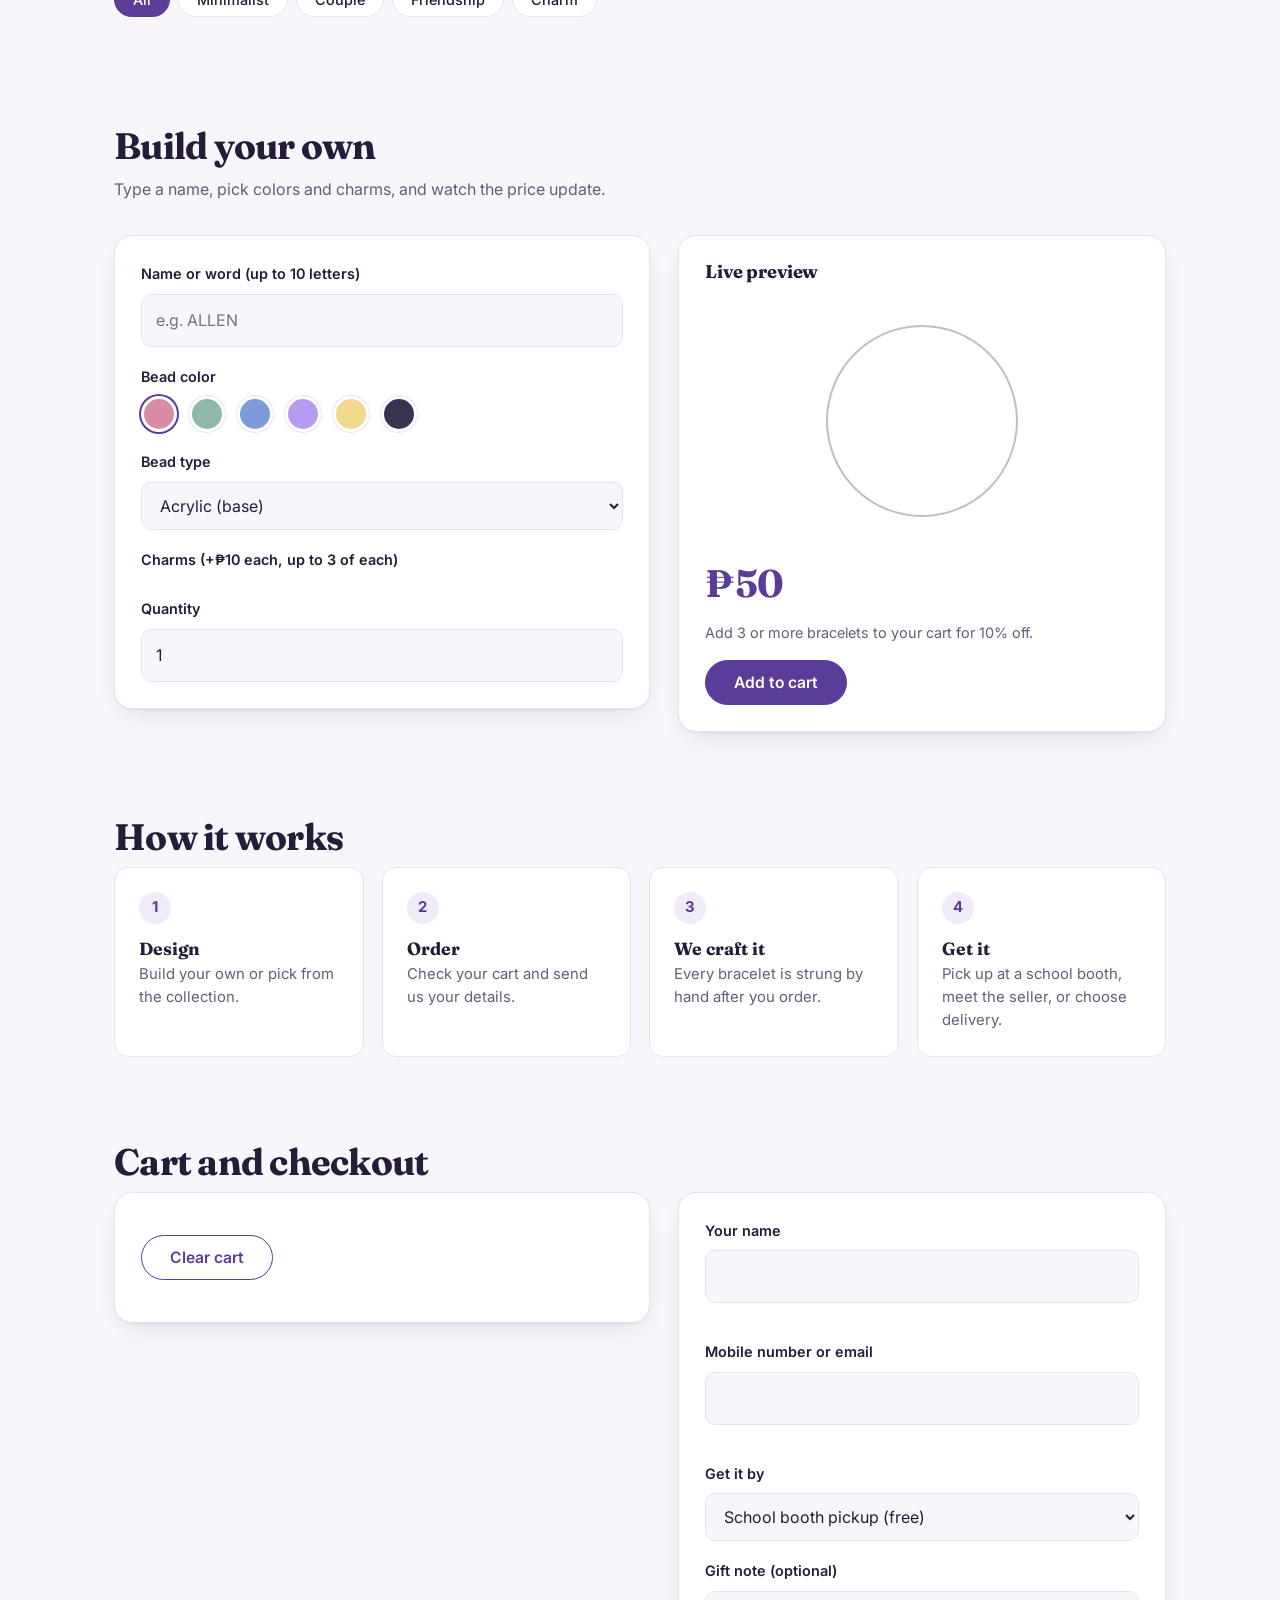
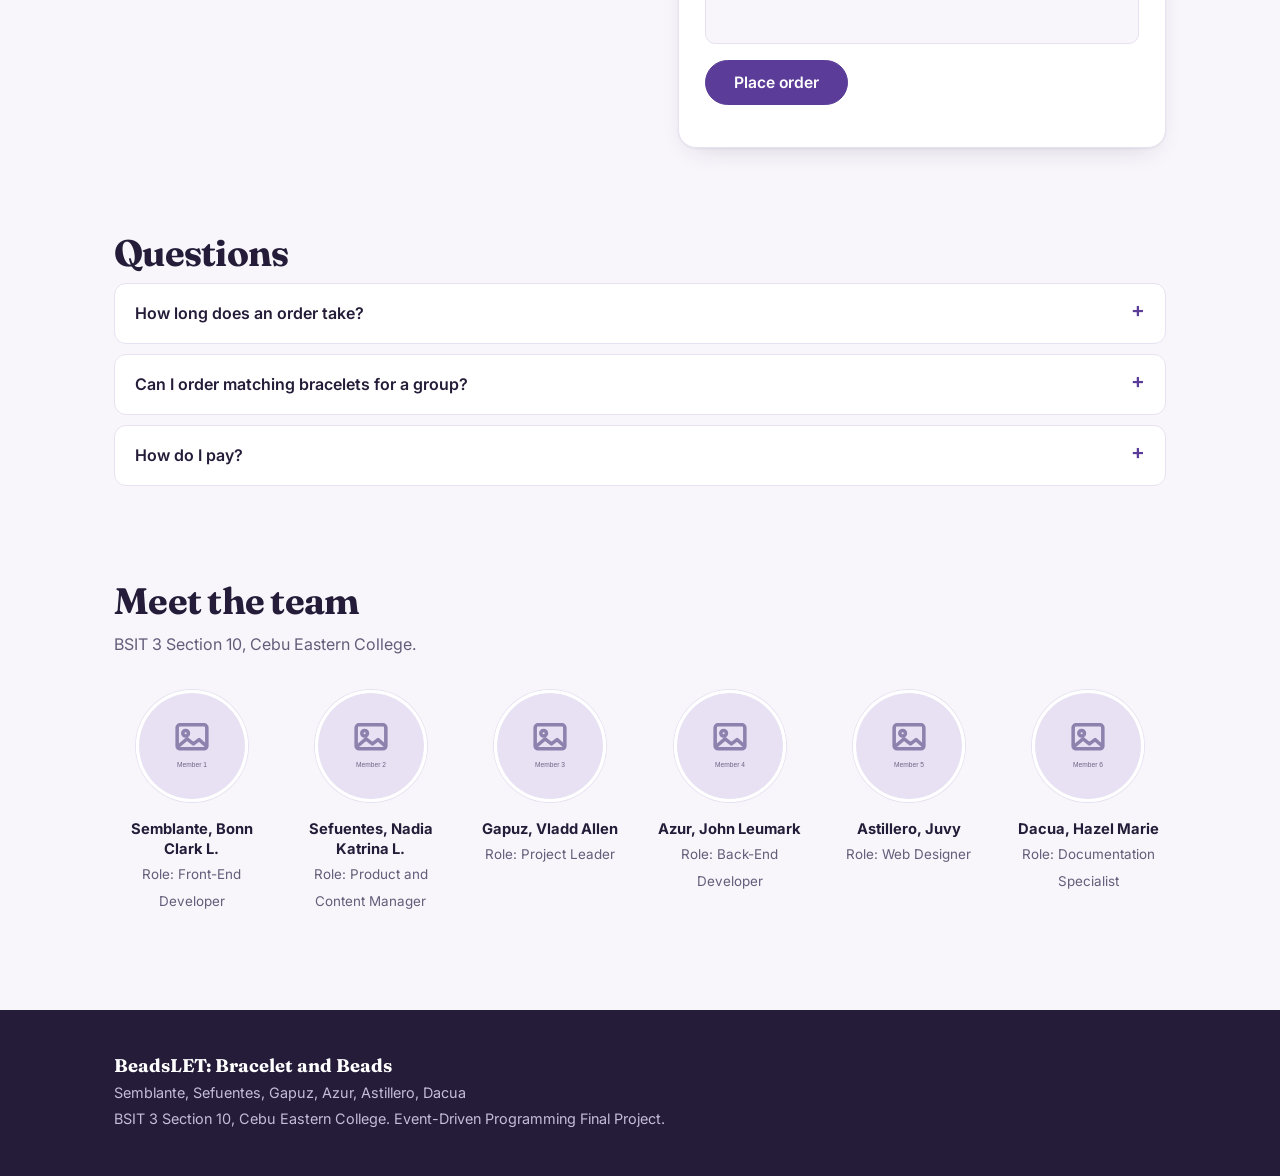
==== commit d0d10c0b: "Update index.html" ====
--- a/index.html
+++ b/index.html
@@ -144,12 +144,12 @@
   <h2>Meet the team</h2>
   <p class="sub">BSIT 3 Section 10, Cebu Eastern College.</p>
   <div class="team">
-    <div class="member"><img src="assets/team/member-1.svg" alt="Photo of Semblante, Bonn Clark L." loading="lazy"><b>Semblante, Bonn Clark L.</b><span>Role: add here</span></div>
-    <div class="member"><img src="assets/team/member-2.svg" alt="Photo of Sefuentes, Nadia Katrina L." loading="lazy"><b>Sefuentes, Nadia Katrina L.</b><span>Role: add here</span></div>
-    <div class="member"><img src="assets/team/member-3.svg" alt="Photo of Gapuz, Vladd Allen" loading="lazy"><b>Gapuz, Vladd Allen</b><span>Role: add here</span></div>
-    <div class="member"><img src="assets/team/member-4.svg" alt="Photo of Azur, John Leumark" loading="lazy"><b>Azur, John Leumark</b><span>Role: add here</span></div>
-    <div class="member"><img src="assets/team/member-5.svg" alt="Photo of Astillero, Juvy" loading="lazy"><b>Astillero, Juvy</b><span>Role: add here</span></div>
-    <div class="member"><img src="assets/team/member-6.svg" alt="Photo of Dacua, Hazel Marie" loading="lazy"><b>Dacua, Hazel Marie</b><span>Role: add here</span></div>
+    <div class="member"><img src="assets/team/member-1.svg" alt="Photo of Semblante, Bonn Clark L." loading="lazy"><b>Semblante, Bonn Clark L.</b><span>Role: Front-End Developer</span></div>
+    <div class="member"><img src="assets/team/member-2.svg" alt="Photo of Sefuentes, Nadia Katrina L." loading="lazy"><b>Sefuentes, Nadia Katrina L.</b><span>Role: Product and Content Manager</span></div>
+    <div class="member"><img src="assets/team/member-3.svg" alt="Photo of Gapuz, Vladd Allen" loading="lazy"><b>Gapuz, Vladd Allen</b><span>Role: Project Leader</span></div>
+    <div class="member"><img src="assets/team/member-4.svg" alt="Photo of Azur, John Leumark" loading="lazy"><b>Azur, John Leumark</b><span>Role: Back-End Developer</span></div>
+    <div class="member"><img src="assets/team/member-5.svg" alt="Photo of Astillero, Juvy" loading="lazy"><b>Astillero, Juvy</b><span>Role: Web Designer</span></div>
+    <div class="member"><img src="assets/team/member-6.svg" alt="Photo of Dacua, Hazel Marie" loading="lazy"><b>Dacua, Hazel Marie</b><span>Role: Documentation Specialist</span></div>
   </div>
 </section>
 </main>
--- a/style.css
+++ b/style.css
@@ -1,122 +1,154 @@
-:root{--glow1:rgba(217,139,166,.30);--glow2:rgba(125,155,216,.26);--glow3:rgba(143,184,168,.30);--bg:#f7f3fb;--ink:#26213c;--mute:#67617f;--card:#fff;--line:#e0dbee;--plum:#5b3d99;--plum2:#47307a;--rose:#d98ba6;--sage:#8fb8a8;--r:16px}
-@media(prefers-color-scheme:dark){:root{--glow1:rgba(217,139,166,.16);--glow2:rgba(125,155,216,.16);--glow3:rgba(143,184,168,.12);--bg:#171329;--ink:#f0ecfa;--mute:#aca5c8;--card:#241e3c;--line:#3a3360;--plum:#a98ef0;--plum2:#c2adf6}}
-*{box-sizing:border-box}html{scroll-behavior:smooth;scroll-padding-top:70px}
-body{margin:0;background:linear-gradient(135deg,#fde2ee 0%,#e8e2fb 50%,#d9ecf7 100%) fixed;color:var(--ink);font:16px/1.65 Inter,system-ui,sans-serif}
-h1,h2,h3{font-family:Fraunces,Georgia,serif;line-height:1.15;margin:0 0 .6rem;font-weight:700}
-h2{font-size:clamp(1.7rem,4vw,2.3rem)}h3{font-size:1.15rem}
-.wrap{max-width:1080px;margin:0 auto;padding:0 22px}
-.top{position:sticky;top:0;z-index:10;background:color-mix(in srgb,var(--bg) 88%,transparent);backdrop-filter:blur(10px);border-bottom:1px solid var(--line)}
-nav{display:flex;justify-content:space-between;align-items:center;height:62px}
-.logo{font:700 1.4rem Fraunces,serif;color:var(--ink);text-decoration:none}
-nav .links{display:flex;gap:22px;align-items:center}
-nav a.l{color:var(--mute);text-decoration:none;font-size:.93rem;font-weight:500}nav a.l:hover{color:var(--ink)}
-.cartbtn{background:var(--plum);color:#fff;border-radius:999px;padding:7px 16px;font-weight:600;font-size:.9rem;text-decoration:none}
-.btn{display:inline-block;background:var(--plum);color:#fff;border:0;border-radius:999px;padding:12px 26px;font:600 1rem Inter,sans-serif;cursor:pointer;text-decoration:none;transition:background .15s}
-.btn:hover{background:var(--plum2)}.btn.ghost{background:transparent;color:var(--plum);border:1.5px solid var(--plum)}
-a:focus-visible,button:focus-visible,input:focus-visible,select:focus-visible,summary:focus-visible{outline:3px solid var(--rose);outline-offset:2px}
-.hero{padding:70px 0 50px;display:grid;gap:40px;grid-template-columns:1.05fr .95fr;align-items:center}
-.hero h1{font-size:clamp(2.4rem,6vw,4rem);letter-spacing:-.02em}
-.hero p.lead{font-size:1.1rem;color:var(--mute);max-width:46ch}
-.hero .cta{display:flex;gap:12px;flex-wrap:wrap;margin-top:22px}
+/* BeadsLET: clean, professional theme */
+:root{--bg:#f8f6fb;--card:#fff;--tint:#f0ebf9;--ink:#241c38;--mute:#645d7a;--line:#e7e2f1;--plum:#5b3d99;--plum2:#47307a;--on-plum:#fff;--rose:#d98ba6;--r:14px;--shadow:0 1px 2px rgba(36,28,56,.05),0 10px 28px -14px rgba(36,28,56,.22);--foot:#241c38}
+@media(prefers-color-scheme:dark){:root{--bg:#151022;--card:#211a35;--tint:#2a2244;--ink:#f1edfa;--mute:#b0a9ca;--line:#352d55;--plum:#b196f5;--plum2:#c9b8f8;--on-plum:#1b1230;--shadow:0 1px 2px rgba(0,0,0,.3),0 10px 28px -14px rgba(0,0,0,.6);--foot:#0f0a1a}}
+*{box-sizing:border-box}
+html{scroll-behavior:smooth;scroll-padding-top:76px}
+body{margin:0;background:var(--bg);color:var(--ink);font:16px/1.7 Inter,system-ui,sans-serif;-webkit-font-smoothing:antialiased}
+h1,h2,h3{font-family:Fraunces,Georgia,serif;margin:0 0 .6rem;font-weight:700;letter-spacing:-.02em;line-height:1.12}
+h1{font-size:clamp(2.5rem,5.5vw,3.7rem);letter-spacing:-.03em}
+h2{font-size:clamp(1.8rem,3.4vw,2.3rem)}h3{font-size:1.15rem;letter-spacing:-.01em}
+.wrap{max-width:1100px;margin:0 auto;padding:0 24px}
+section{padding:76px 0 8px}
+.sub{color:var(--mute);max-width:56ch;margin:0 0 32px}
 
-/* --- Bracelet preview --- */
+/* Header */
+.top{position:sticky;top:0;z-index:10;background:color-mix(in srgb,var(--bg) 85%,transparent);backdrop-filter:saturate(1.4) blur(12px);border-bottom:1px solid var(--line)}
+nav{display:flex;justify-content:space-between;align-items:center;height:66px}
+.logo{display:flex;align-items:center;gap:10px;font:700 1.35rem Fraunces,serif;color:var(--ink);text-decoration:none;letter-spacing:-.02em}
+.logo img{display:block}
+nav .links{display:flex;gap:28px;align-items:center}
+nav a.l{color:var(--mute);text-decoration:none;font-size:.93rem;font-weight:500;transition:color .15s}
+nav a.l:hover{color:var(--ink)}
+.cartbtn{background:var(--plum);color:var(--on-plum);border-radius:999px;padding:8px 18px;font-weight:600;font-size:.9rem;text-decoration:none;transition:background .15s}
+.cartbtn:hover{background:var(--plum2)}
+
+/* Buttons and focus */
+.btn{display:inline-block;background:var(--plum);color:var(--on-plum);border:1.5px solid var(--plum);border-radius:999px;padding:12px 28px;font:600 .98rem Inter,sans-serif;cursor:pointer;text-decoration:none;transition:background .15s,border-color .15s,color .15s}
+.btn:hover{background:var(--plum2);border-color:var(--plum2)}
+.btn.ghost{background:transparent;color:var(--plum)}
+.btn.ghost:hover{background:var(--tint);border-color:var(--plum)}
+a:focus-visible,button:focus-visible,input:focus-visible,select:focus-visible,summary:focus-visible{outline:3px solid color-mix(in srgb,var(--plum) 45%,transparent);outline-offset:2px}
+
+/* Hero */
+.hero{padding:84px 0 56px;display:grid;gap:56px;grid-template-columns:1.1fr .9fr;align-items:center}
+.hero p.lead{font-size:1.15rem;color:var(--mute);max-width:44ch;margin:0}
+.hero .cta{display:flex;gap:12px;flex-wrap:wrap;margin-top:30px}
+
+/* Stats */
+.stats{display:grid;grid-template-columns:repeat(auto-fit,minmax(220px,1fr));background:var(--card);border:1px solid var(--line);border-radius:18px;box-shadow:var(--shadow);margin-bottom:8px}
+.stat{padding:26px 28px}
+.stat+.stat{border-left:1px solid var(--line)}
+.stat b{display:block;font:700 2.1rem Fraunces,serif;color:var(--plum);letter-spacing:-.02em;line-height:1.2}
+.stat span{display:block;color:var(--mute);font-size:.9rem;line-height:1.5;margin-top:4px}
+
+/* Bracelet preview */
 .strand{position:relative;width:240px;height:240px;margin:18px auto}
-.strand.big{width:280px;height:280px;margin:0 auto}
-
-/* thread the beads sit on */
-.strand::before{
-  content:"";position:absolute;inset:24px;
-  border:2px solid color-mix(in srgb,var(--mute) 40%,transparent);border-radius:50%;
-}
+.strand.big{width:280px;height:280px;margin:0 auto;border-radius:50%;background:var(--tint);box-shadow:0 0 0 14px color-mix(in srgb,var(--plum) 7%,transparent)}
+.strand::before{content:"";position:absolute;inset:24px;border:2px solid color-mix(in srgb,var(--mute) 40%,transparent);border-radius:50%}
 .ring{position:absolute;inset:0}
 .slot{position:absolute;transform:translate(-50%,-50%);z-index:1}
+.strand .bead{width:var(--d,30px);height:var(--d,30px);border-radius:50%;display:grid;place-items:center;color:var(--t,#fff);font:700 calc(var(--d,30px)*.46) Fraunces,serif;box-shadow:inset -3px -3px 6px rgba(0,0,0,.16),inset 2px 2px 5px rgba(255,255,255,.55),0 1px 3px rgba(0,0,0,.15)}
+.strand .bead.charm{color:var(--plum);background:var(--card);border:1.5px solid var(--plum);font-size:calc(var(--d,30px)*.6);box-shadow:0 2px 5px rgba(91,61,153,.25)}
 
-.strand .bead{
-  width:var(--d,30px);height:var(--d,30px);
-  border-radius:50%;
-  display:grid;place-items:center;
-  color:var(--t,#fff);
-  font:700 calc(var(--d,30px)*.46) Fraunces,serif;
-  box-shadow:inset -3px -3px 6px rgba(0,0,0,.16),inset 2px 2px 5px rgba(255,255,255,.55),0 1px 3px rgba(0,0,0,.15);
-}
-.strand .bead.charm{
-  color:var(--plum);
-  background:var(--card);border:1.5px solid var(--plum);border-radius:50%;
-  font-size:calc(var(--d,30px)*.6);
-  box-shadow:0 2px 5px rgba(91,61,153,.25);
-}
+/* Cards, inputs */
+.card{background:var(--card);border:1px solid var(--line);border-radius:18px;padding:26px;box-shadow:var(--shadow)}
+label{display:block;font-weight:600;font-size:.9rem;margin:18px 0 7px}
+input[type=text],input[type=number],select{width:100%;padding:12px 14px;border:1px solid var(--line);border-radius:10px;background:var(--bg);color:var(--ink);font:inherit;transition:border-color .15s,box-shadow .15s}
+input[type=text]:focus,input[type=number]:focus,select:focus{outline:none;border-color:var(--plum);box-shadow:0 0 0 3px color-mix(in srgb,var(--plum) 18%,transparent)}
+.split{display:grid;gap:28px;grid-template-columns:1.1fr 1fr;align-items:start}
+.swatches{display:flex;gap:12px;flex-wrap:wrap}
+.swatch{width:36px;height:36px;border-radius:50%;border:3px solid var(--card);cursor:pointer;padding:0;box-shadow:0 0 0 1px var(--line);transition:transform .15s}
+.swatch:hover{transform:scale(1.08)}
+.swatch.on{box-shadow:0 0 0 2px var(--plum)}
+.price{font:700 2.4rem Fraunces,serif;color:var(--plum);margin:8px 0;letter-spacing:-.02em}
+.muted{color:var(--mute);font-size:.9rem}
 
-.stats{display:grid;grid-template-columns:repeat(auto-fit,minmax(200px,1fr));gap:16px;padding:10px 0 40px}
-.stat{padding:18px 4px;border-top:2px solid var(--plum)}.stat b{display:block;font:700 2.3rem Fraunces,serif;color:var(--plum)}.stat span{color:var(--mute);font-size:.92rem}
-section{padding:54px 0}.sub{color:var(--mute);max-width:58ch;margin-bottom:26px}
-.card{background:var(--card);border:1px solid var(--line);border-radius:var(--r);padding:22px}
-.filters{display:flex;gap:8px;flex-wrap:wrap;margin-bottom:20px}
-.filter{background:var(--card);border:1px solid var(--line);color:var(--ink);border-radius:999px;padding:7px 16px;font:500 .92rem Inter,sans-serif;cursor:pointer}
-.filter.on{background:var(--plum);color:#fff;border-color:var(--plum)}
-.grid{display:grid;gap:18px;grid-template-columns:repeat(auto-fill,minmax(230px,1fr))}
-.prod p{margin:.2rem 0 12px;color:var(--mute);font-size:.92rem}
-.prod .row{display:flex;justify-content:space-between;align-items:center}.prod .row b{font:700 1.25rem Fraunces,serif}
-.prod .btn{padding:8px 18px;font-size:.9rem}
-.split{display:grid;gap:24px;grid-template-columns:1.1fr 1fr;align-items:start}
-label{display:block;font-weight:600;font-size:.92rem;margin:16px 0 6px}
-input[type=text],input[type=number],select{width:100%;padding:11px 13px;border:1px solid var(--line);border-radius:10px;background:var(--bg);color:var(--ink);font:inherit}
-.swatches{display:flex;gap:10px;flex-wrap:wrap}.swatch{width:36px;height:36px;border-radius:50%;border:3px solid transparent;cursor:pointer;padding:0;box-shadow:0 0 0 1px var(--line)}.swatch.on{border-color:var(--ink)}
-
-/* Charm steppers + placement */
+/* Charms */
 .charm-options{display:flex;flex-direction:column;gap:10px;margin-top:6px}
-.charm-item{background:var(--bg);padding:10px 12px;border-radius:10px;border:1px solid var(--line)}
+.charm-item{background:var(--bg);padding:12px 14px;border-radius:12px;border:1px solid var(--line)}
 .charm-head{display:flex;align-items:center;justify-content:space-between}
-.charm-name{font-weight:600;font-size:.95rem}.charm-name b{color:var(--plum);font-size:1.1rem;margin-right:4px}
-.stepper{display:inline-flex;align-items:center;gap:10px}
-.stepper button{width:30px;height:30px;border-radius:50%;border:1px solid var(--line);background:var(--card);color:var(--ink);font-size:1.1rem;line-height:1;cursor:pointer;padding:0}
+.charm-name{font-weight:600;font-size:.95rem}
+.charm-name b{color:var(--plum);font-size:1.1rem;margin-right:6px}
+.stepper{display:inline-flex;align-items:center;gap:12px}
+.stepper button{width:30px;height:30px;border-radius:50%;border:1px solid var(--line);background:var(--card);color:var(--ink);font-size:1.1rem;line-height:1;cursor:pointer;padding:0;transition:border-color .15s}
+.stepper button:hover:not(:disabled){border-color:var(--plum)}
 .stepper button:disabled{opacity:.35;cursor:not-allowed}
 .stepper output{min-width:1.2em;text-align:center;font-weight:600}
-.charm-slot{display:flex;align-items:center;justify-content:space-between;gap:10px;margin:8px 0 0;font-weight:500;font-size:.85rem;color:var(--mute)}
-.charm-slot select{width:auto;max-width:65%;padding:5px 10px;font-size:.85rem}
+.charm-slot{display:flex;align-items:center;justify-content:space-between;gap:10px;margin:10px 0 0;font-weight:500;font-size:.85rem;color:var(--mute)}
+.charm-slot select{width:auto;max-width:65%;padding:6px 10px;font-size:.85rem}
 
-.price{font:700 2.2rem Fraunces,serif;color:var(--plum);margin:6px 0}.muted{color:var(--mute);font-size:.9rem}
-.steps{display:grid;grid-template-columns:repeat(auto-fit,minmax(210px,1fr));gap:18px;counter-reset:s;padding:0;list-style:none}
-.steps li{counter-increment:s;padding:20px;background:var(--card);border:1px solid var(--line);border-radius:var(--r)}
-.steps li::before{content:counter(s);display:grid;place-items:center;width:30px;height:30px;border-radius:50%;background:var(--plum);color:#fff;font-weight:600;margin-bottom:10px}
-.steps b{display:block;font-family:Fraunces,serif}
+/* Shop */
+.filters{display:flex;gap:8px;flex-wrap:wrap;margin-bottom:24px}
+.filter{background:var(--card);border:1px solid var(--line);color:var(--ink);border-radius:999px;padding:8px 18px;font:500 .9rem Inter,sans-serif;cursor:pointer;transition:border-color .15s}
+.filter:hover{border-color:var(--plum)}
+.filter.on{background:var(--plum);color:var(--on-plum);border-color:var(--plum)}
+.grid{display:grid;gap:20px;grid-template-columns:repeat(auto-fill,minmax(240px,1fr))}
+.prod{padding:14px 14px 18px;transition:transform .2s,box-shadow .2s}
+.prod:hover{transform:translateY(-3px)}
+.pimg{width:100%;aspect-ratio:1/1;object-fit:cover;border-radius:12px;margin-bottom:14px;display:block;background:var(--tint)}
+.prod h3,.prod p,.prod .row{padding:0 6px}
+.prod p{margin:.2rem 0 14px;color:var(--mute);font-size:.9rem;line-height:1.55}
+.prod .row{display:flex;justify-content:space-between;align-items:center}
+.prod .row b{font:700 1.25rem Fraunces,serif}
+.prod .btn{padding:8px 20px;font-size:.9rem}
+
+/* About, video, gallery */
+.about{display:grid;grid-template-columns:1fr 1fr;gap:56px;align-items:center;margin-bottom:32px}
+.photo{margin:0}
+.photo img{width:100%;height:100%;object-fit:cover;display:block;border-radius:var(--r);border:1px solid var(--line)}
+.about .photo{position:relative;display:grid;place-items:center;padding:20px 0}
+.about .photo::before{content:"";position:absolute;inset:8% 16%;border-radius:40px;background:var(--plum);filter:blur(50px);opacity:.22}
+.photo video{position:relative;display:block;width:100%;max-width:340px;height:auto;aspect-ratio:auto;object-fit:contain;background:#000;border:6px solid var(--card);border-radius:28px;box-shadow:0 28px 50px -20px rgba(36,28,56,.5),0 0 0 1px var(--line)}
+.gallery{display:grid;grid-template-columns:repeat(auto-fit,minmax(220px,1fr));gap:18px}
+.gallery .photo img{aspect-ratio:1/1;border-radius:16px}
+
+/* How it works */
+.steps{display:grid;grid-template-columns:repeat(auto-fit,minmax(220px,1fr));gap:18px;counter-reset:s;padding:0;margin:0;list-style:none}
+.steps li{counter-increment:s;padding:24px;background:var(--card);border:1px solid var(--line);border-radius:var(--r);color:var(--mute);font-size:.93rem;line-height:1.55}
+.steps li::before{content:counter(s);display:grid;place-items:center;width:32px;height:32px;border-radius:50%;background:var(--tint);color:var(--plum);font-weight:700;margin-bottom:14px}
+.steps b{display:block;font:700 1.1rem Fraunces,serif;color:var(--ink);margin-bottom:4px}
+
+/* Cart and checkout */
 #cart-list{list-style:none;padding:0;margin:0}
-#cart-list li{display:grid;grid-template-columns:1fr auto;gap:4px 12px;padding:12px 0;border-bottom:1px solid var(--line)}
-.qty{display:inline-flex;align-items:center;gap:8px}.qty button{width:28px;height:28px;border-radius:50%;border:1px solid var(--line);background:var(--bg);color:var(--ink);cursor:pointer;font-size:1rem}
+#cart-list li{display:grid;grid-template-columns:1fr auto;gap:6px 14px;padding:14px 0;border-bottom:1px solid var(--line)}
+.qty{display:inline-flex;align-items:center;gap:10px}
+.qty button{width:28px;height:28px;border-radius:50%;border:1px solid var(--line);background:var(--bg);color:var(--ink);cursor:pointer;font-size:1rem}
 .rm{background:none;border:0;color:var(--plum);cursor:pointer;text-decoration:underline;font:inherit;font-size:.85rem;padding:0}
-.totals div{display:flex;justify-content:space-between;padding:3px 0}.totals .grand{font:700 1.4rem Fraunces,serif;border-top:1px solid var(--line);margin-top:6px;padding-top:10px}
-.err{color:#b3263e;font-size:.84rem;min-height:1.1em;display:block}
-.msg{display:none;margin-top:14px;padding:14px;border-radius:12px}.msg.ok{display:block;background:#e3f3ea;color:#16432f}.msg.bad{display:block;background:#fbe4e8;color:#7a1f33}
-details{background:var(--card);border:1px solid var(--line);border-radius:12px;padding:14px 18px;margin-bottom:10px}summary{cursor:pointer;font-weight:600}details p{margin:.6rem 0 0;color:var(--mute)}
-#toast{position:fixed;left:50%;bottom:26px;transform:translate(-50%,30px);background:var(--ink);color:var(--bg);padding:11px 20px;border-radius:999px;opacity:0;pointer-events:none;transition:.25s;z-index:20;font-size:.92rem}
+.totals{margin-top:12px}
+.totals div{display:flex;justify-content:space-between;padding:4px 0}
+.totals .grand{font:700 1.4rem Fraunces,serif;border-top:1px solid var(--line);margin-top:8px;padding-top:12px}
+.err{color:#c0334d;font-size:.84rem;min-height:1.1em;display:block;margin-top:4px}
+.msg{display:none;margin-top:16px;padding:14px 16px;border-radius:12px;font-size:.93rem}
+.msg.ok{display:block;background:#e3f3ea;color:#16432f}
+.msg.bad{display:block;background:#fbe4e8;color:#7a1f33}
+
+/* FAQ */
+details{background:var(--card);border:1px solid var(--line);border-radius:12px;padding:16px 20px;margin-bottom:10px}
+summary{cursor:pointer;font-weight:600;list-style:none;display:flex;justify-content:space-between;gap:12px}
+summary::-webkit-details-marker{display:none}
+summary::after{content:"+";color:var(--plum);font-size:1.3rem;line-height:1}
+details[open] summary::after{content:"\2212"}
+details p{margin:.7rem 0 0;color:var(--mute)}
+
+/* Team */
+.team{display:grid;grid-template-columns:repeat(auto-fit,minmax(150px,1fr));gap:24px}
+.member{text-align:center}
+.member img{width:112px;height:112px;object-fit:cover;border-radius:50%;border:3px solid var(--card);box-shadow:0 0 0 1px var(--line);margin-bottom:10px}
+.member b{display:block;font-size:.92rem;line-height:1.35}
+.member span{color:var(--mute);font-size:.84rem}
+
+/* Footer and toast */
+footer{margin-top:88px;background:var(--foot);color:#c4bcd9;padding:44px 0;font-size:.9rem;line-height:1.8}
+footer b{color:#fff;font:700 1.15rem Fraunces,serif}
+#toast{position:fixed;left:50%;bottom:28px;transform:translate(-50%,30px);background:var(--ink);color:var(--bg);padding:12px 22px;border-radius:999px;opacity:0;pointer-events:none;transition:.25s;z-index:20;font-size:.92rem;box-shadow:var(--shadow)}
 #toast.show{opacity:1;transform:translate(-50%,0)}
-footer{border-top:1px solid var(--line);padding:34px 0;color:var(--mute);font-size:.9rem}footer b{color:var(--ink)}
-@media(max-width:800px){.hero,.split{grid-template-columns:1fr}nav .links a.l{display:none}}
-@media(prefers-reduced-motion:reduce){*{transition:none!important;scroll-behavior:auto!important}}
-
-/* Image placeholders */
-.logo{display:flex;align-items:center;gap:10px}.logo img{display:block}
-.photo{margin:0}.photo img{width:100%;height:100%;object-fit:cover;display:block;border-radius:var(--r);border:1px solid var(--line)}
-.about{display:grid;grid-template-columns:1fr 1fr;gap:34px;align-items:center;margin-bottom:22px}.about .photo img{aspect-ratio:4/3}
-/* Video ad: phone-style frame */
-.about .photo{position:relative;display:grid;place-items:center;padding:20px 0}
-.about .photo::before{content:"";position:absolute;inset:10% 14%;border-radius:40px;background:linear-gradient(135deg,var(--rose),var(--plum));filter:blur(45px);opacity:.4}
-.photo video{position:relative;display:block;width:100%;max-width:340px;height:auto;aspect-ratio:auto;object-fit:contain;background:#000;border:6px solid var(--card);border-radius:28px;box-shadow:0 26px 50px -18px rgba(91,61,153,.5),0 0 0 1px var(--line)}
-.gallery{display:grid;grid-template-columns:repeat(auto-fit,minmax(220px,1fr));gap:16px}.gallery .photo img{aspect-ratio:1/1}
-.pimg{width:100%;aspect-ratio:1/1;object-fit:cover;border-radius:12px;margin-bottom:14px;display:block;background:var(--bg)}
-.team{display:grid;grid-template-columns:repeat(auto-fit,minmax(150px,1fr));gap:18px}
-.member{text-align:center}.member img{width:112px;height:112px;object-fit:cover;border-radius:50%;border:2px solid var(--line);margin-bottom:8px}
-.member b{display:block;font-size:.92rem;line-height:1.3}.member span{color:var(--mute);font-size:.84rem}
-@media(max-width:800px){.about{grid-template-columns:1fr}}
 
 /* Bead textures */
 .bead:not(.letter):not(.charm){background-color:var(--c,#d98ba6)}
 .tex-Acrylic,.tex-Mixed{background-image:radial-gradient(circle at 30% 28%,rgba(255,255,255,.8) 0,rgba(255,255,255,0) 30%)}
-.tex-Pearl-like:not(.letter):not(.charm){background-color:color-mix(in srgb,var(--c) 30%,#f8f4fc);
-  background-image:radial-gradient(circle at 32% 28%,#fff 0,rgba(255,255,255,.8) 20%,rgba(255,255,255,0) 60%),radial-gradient(circle at 70% 80%,rgba(190,170,230,.45),rgba(255,255,255,0) 55%);
-  box-shadow:inset -4px -5px 9px rgba(120,100,150,.3),inset 3px 3px 6px #fff,0 1px 3px rgba(0,0,0,.18)}
-.tex-Gemstone-style:not(.letter):not(.charm){clip-path:polygon(30% 0,70% 0,100% 30%,100% 70%,70% 100%,30% 100%,0 70%,0 30%);border-radius:0;
-  background-image:conic-gradient(from 20deg,rgba(255,255,255,.6),rgba(0,0,0,.08),rgba(255,255,255,.3),rgba(0,0,0,.12),rgba(255,255,255,.45),rgba(0,0,0,.08),rgba(255,255,255,.6));
-  box-shadow:inset 0 0 0 2px rgba(255,255,255,.3),inset -3px -3px 6px rgba(0,0,0,.18)}
+.tex-Pearl-like:not(.letter):not(.charm){background-color:color-mix(in srgb,var(--c) 30%,#f8f4fc);background-image:radial-gradient(circle at 32% 28%,#fff 0,rgba(255,255,255,.8) 20%,rgba(255,255,255,0) 60%),radial-gradient(circle at 70% 80%,rgba(190,170,230,.45),rgba(255,255,255,0) 55%);box-shadow:inset -4px -5px 9px rgba(120,100,150,.3),inset 3px 3px 6px #fff,0 1px 3px rgba(0,0,0,.18)}
+.tex-Gemstone-style:not(.letter):not(.charm){clip-path:polygon(30% 0,70% 0,100% 30%,100% 70%,70% 100%,30% 100%,0 70%,0 30%);border-radius:0;background-image:conic-gradient(from 20deg,rgba(255,255,255,.6),rgba(0,0,0,.08),rgba(255,255,255,.3),rgba(0,0,0,.12),rgba(255,255,255,.45),rgba(0,0,0,.08),rgba(255,255,255,.6));box-shadow:inset 0 0 0 2px rgba(255,255,255,.3),inset -3px -3px 6px rgba(0,0,0,.18)}
 
-/* Dark mode background */
-@media(prefers-color-scheme:dark){body{background:linear-gradient(135deg,#2a1840 0%,#171329 55%,#10242e 100%) fixed}}
+/* Responsive and motion */
+@media(max-width:860px){.hero,.split,.about{grid-template-columns:1fr;gap:36px}.hero{padding-top:52px}nav .links a.l{display:none}.stat+.stat{border-left:0;border-top:1px solid var(--line)}section{padding-top:56px}}
+@media(prefers-reduced-motion:reduce){*{transition:none!important;scroll-behavior:auto!important}}
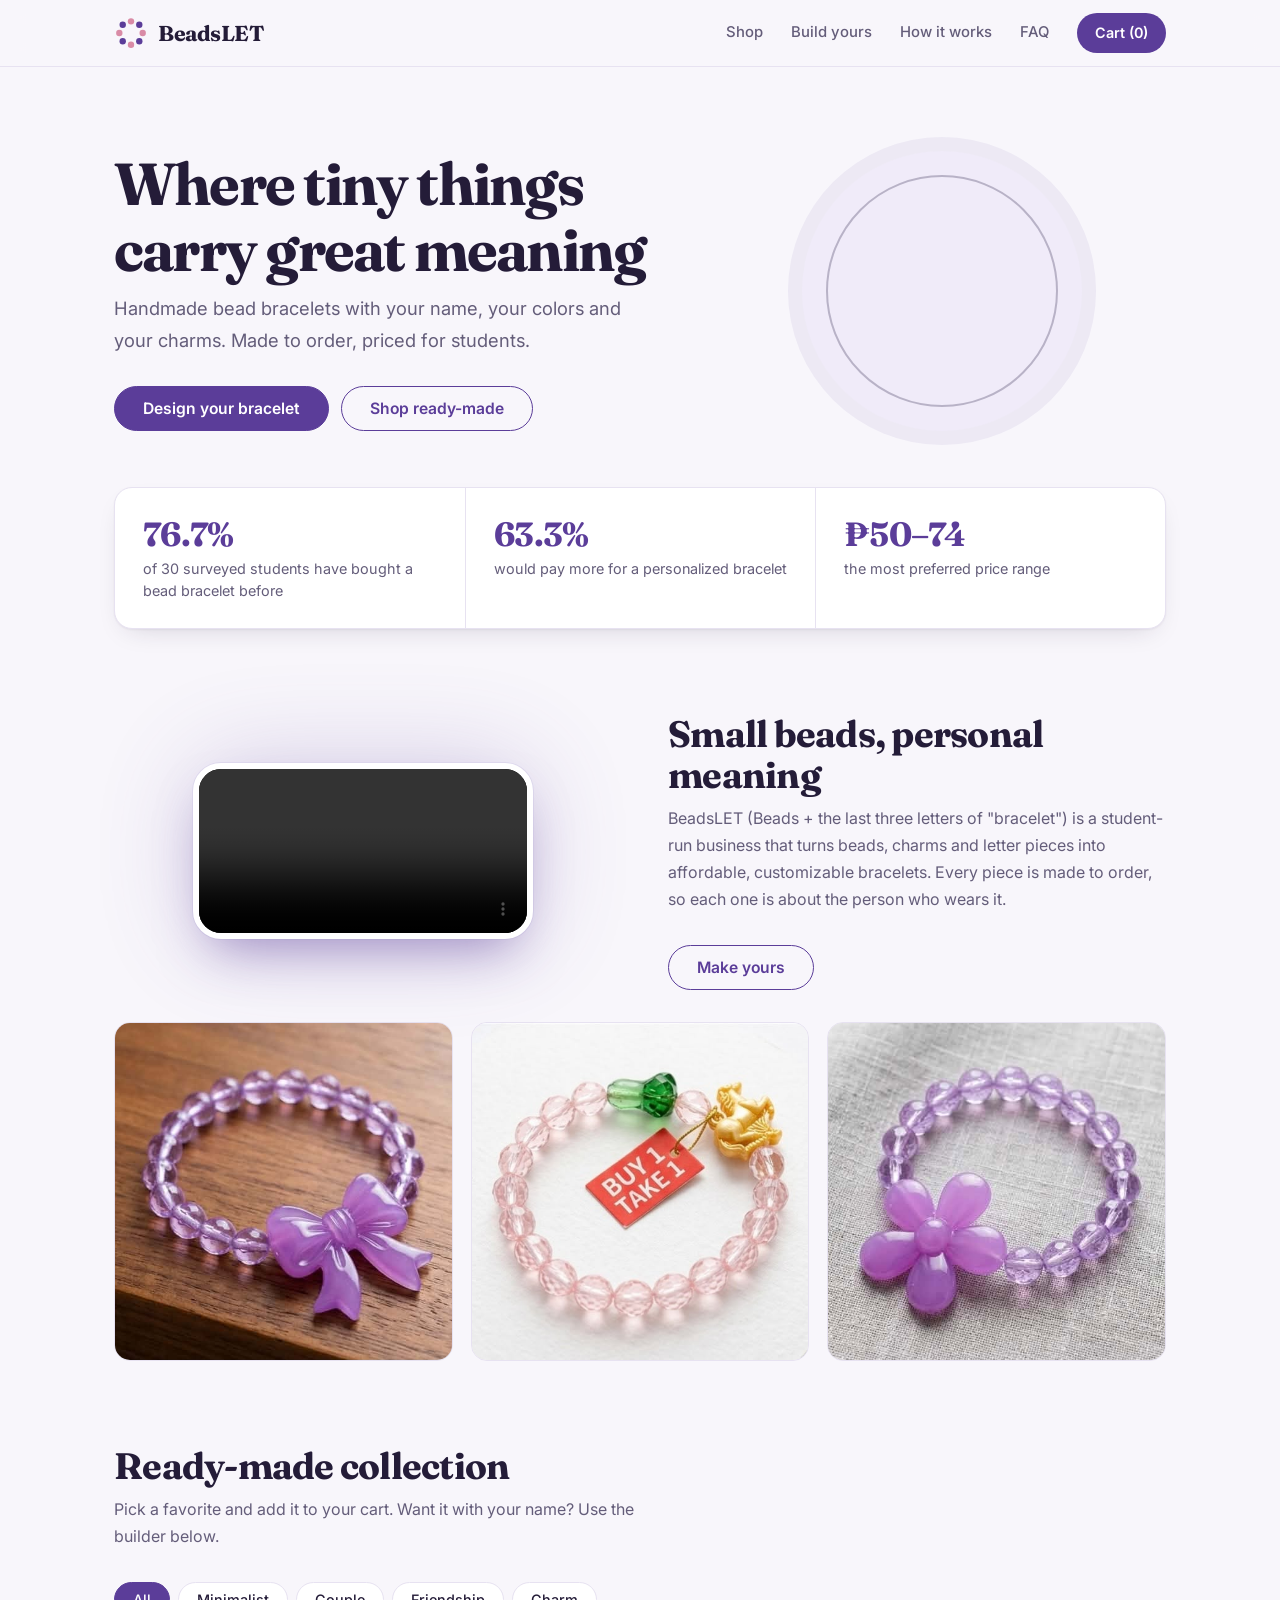
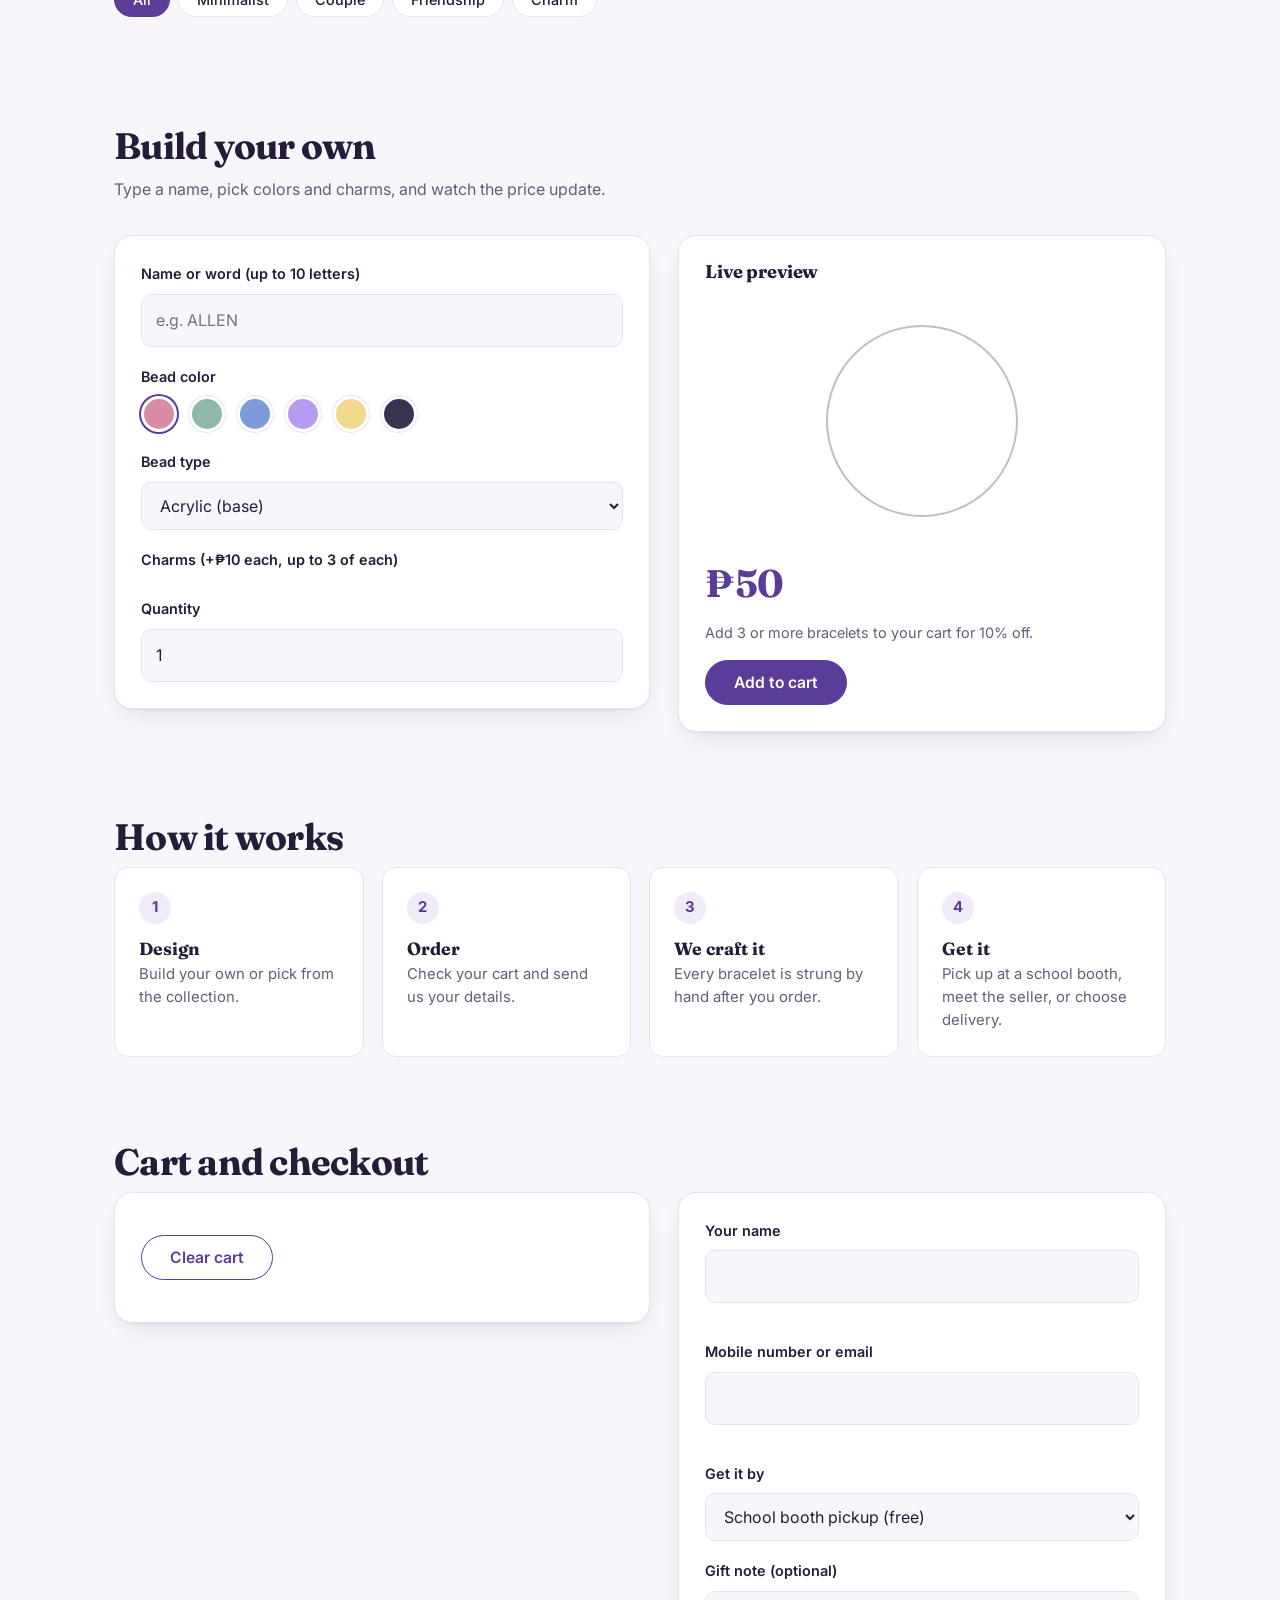
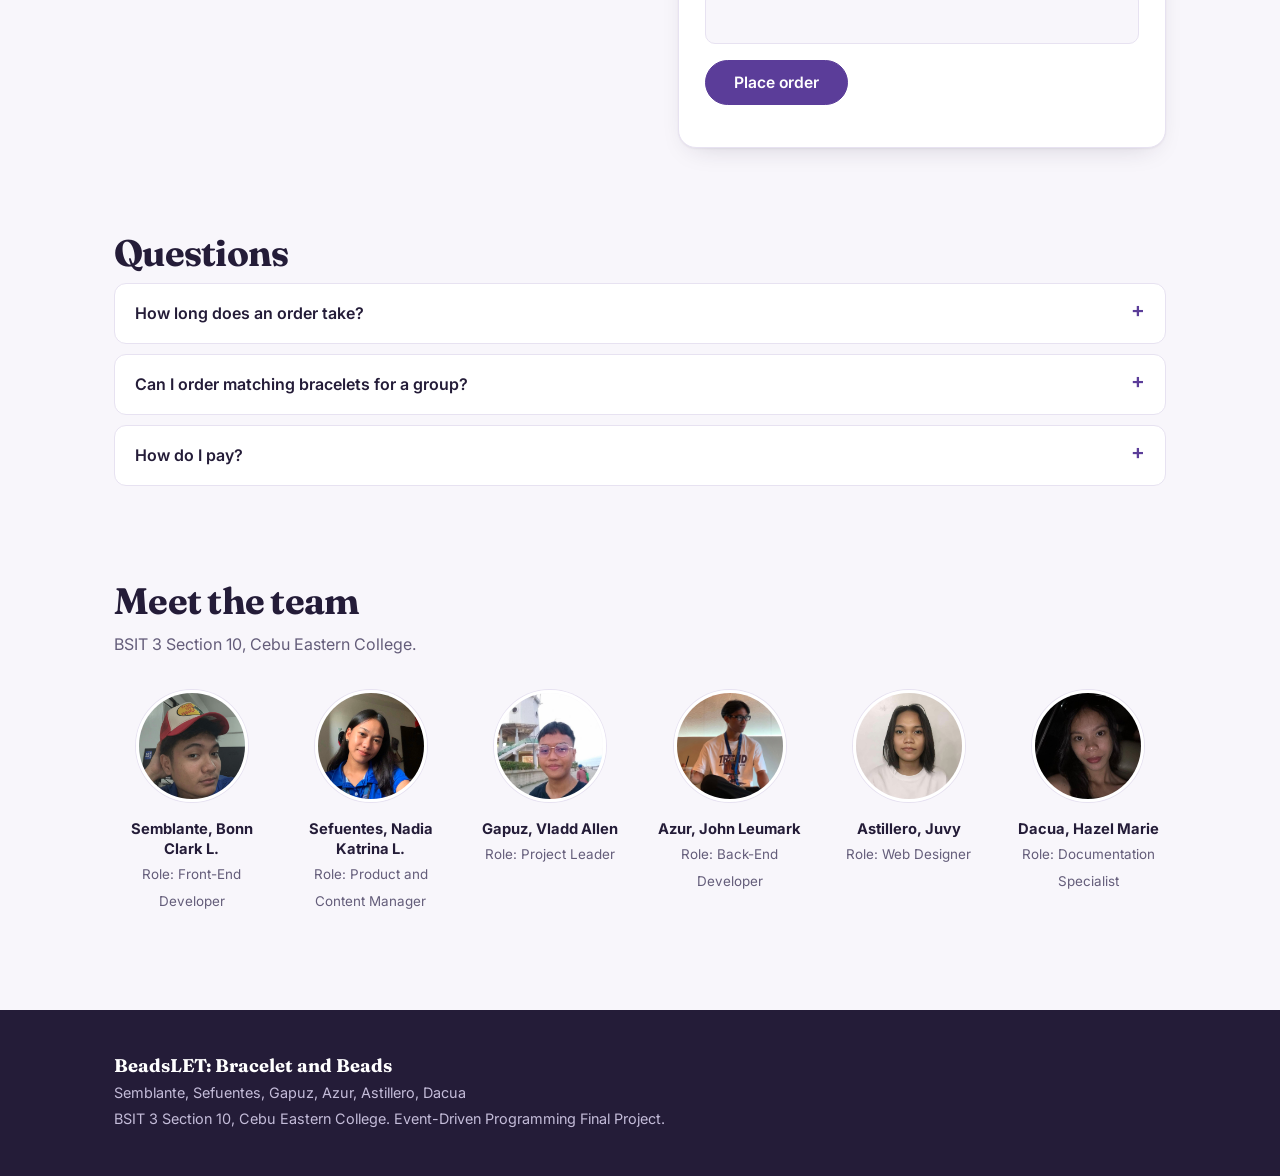
==== commit bf3db821: "Replace team member images Updated team member images and roles in the HTML." ====
--- a/index.html
+++ b/index.html
@@ -144,12 +144,12 @@
   <h2>Meet the team</h2>
   <p class="sub">BSIT 3 Section 10, Cebu Eastern College.</p>
   <div class="team">
-    <div class="member"><img src="assets/team/member-1.svg" alt="Photo of Semblante, Bonn Clark L." loading="lazy"><b>Semblante, Bonn Clark L.</b><span>Role: Front-End Developer</span></div>
-    <div class="member"><img src="assets/team/member-2.svg" alt="Photo of Sefuentes, Nadia Katrina L." loading="lazy"><b>Sefuentes, Nadia Katrina L.</b><span>Role: Product and Content Manager</span></div>
-    <div class="member"><img src="assets/team/member-3.svg" alt="Photo of Gapuz, Vladd Allen" loading="lazy"><b>Gapuz, Vladd Allen</b><span>Role: Project Leader</span></div>
-    <div class="member"><img src="assets/team/member-4.svg" alt="Photo of Azur, John Leumark" loading="lazy"><b>Azur, John Leumark</b><span>Role: Back-End Developer</span></div>
-    <div class="member"><img src="assets/team/member-5.svg" alt="Photo of Astillero, Juvy" loading="lazy"><b>Astillero, Juvy</b><span>Role: Web Designer</span></div>
-    <div class="member"><img src="assets/team/member-6.svg" alt="Photo of Dacua, Hazel Marie" loading="lazy"><b>Dacua, Hazel Marie</b><span>Role: Documentation Specialist</span></div>
+    <div class="member"><img src="assets/team/bonn.jpg" alt="Photo of Semblante, Bonn Clark L." loading="lazy"><b>Semblante, Bonn Clark L.</b><span>Role: Front-End Developer</span></div>
+    <div class="member"><img src="assets/team/nadia.jpg" alt="Photo of Sefuentes, Nadia Katrina L." loading="lazy"><b>Sefuentes, Nadia Katrina L.</b><span>Role: Product and Content Manager</span></div>
+    <div class="member"><img src="assets/team/gapuz.jpg" alt="Photo of Gapuz, Vladd Allen" loading="lazy"><b>Gapuz, Vladd Allen</b><span>Role: Project Leader</span></div>
+    <div class="member"><img src="assets/team/azur.jpg" alt="Photo of Azur, John Leumark" loading="lazy"><b>Azur, John Leumark</b><span>Role: Back-End Developer</span></div>
+    <div class="member"><img src="assets/team/juvy.jpg" alt="Photo of Astillero, Juvy" loading="lazy"><b>Astillero, Juvy</b><span>Role: Web Designer</span></div>
+    <div class="member"><img src="assets/team/hazel.jpg" alt="Photo of Dacua, Hazel Marie" loading="lazy"><b>Dacua, Hazel Marie</b><span>Role: Documentation Specialist</span></div>
   </div>
 </section>
 </main>
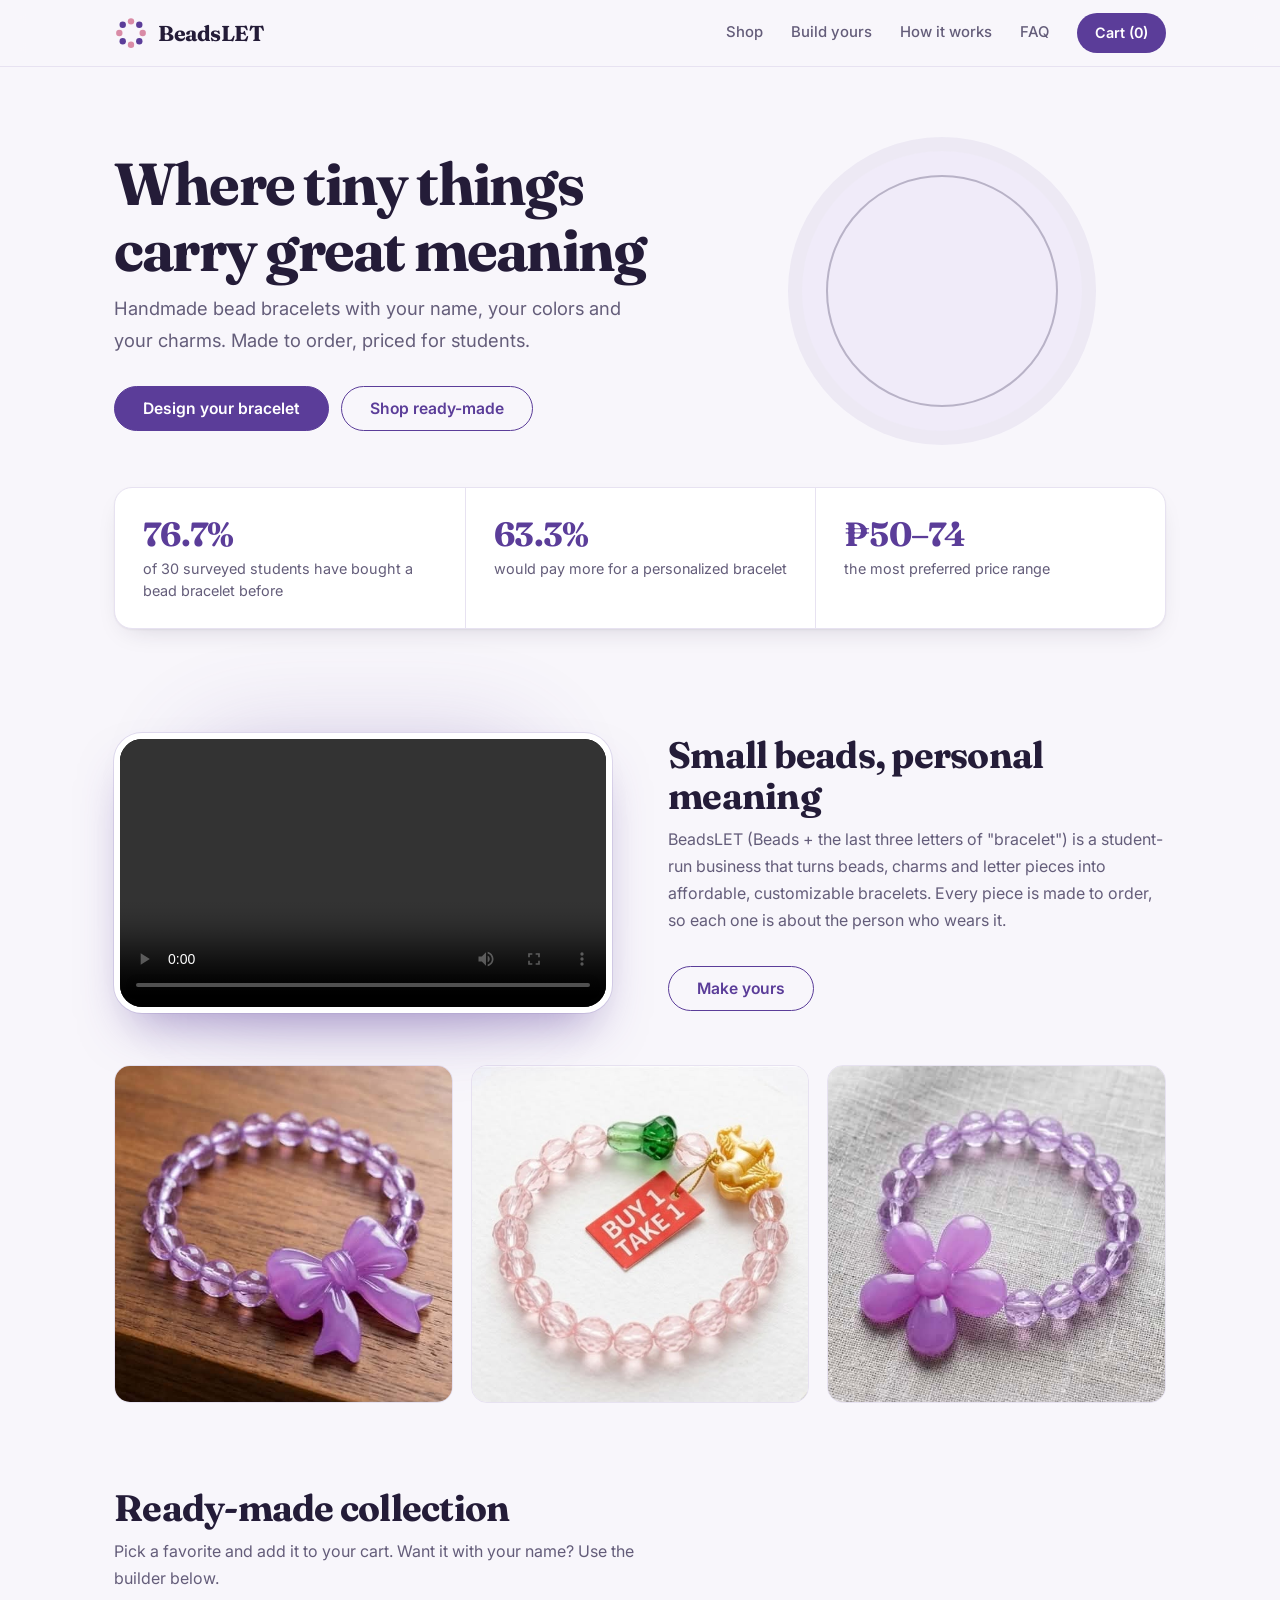
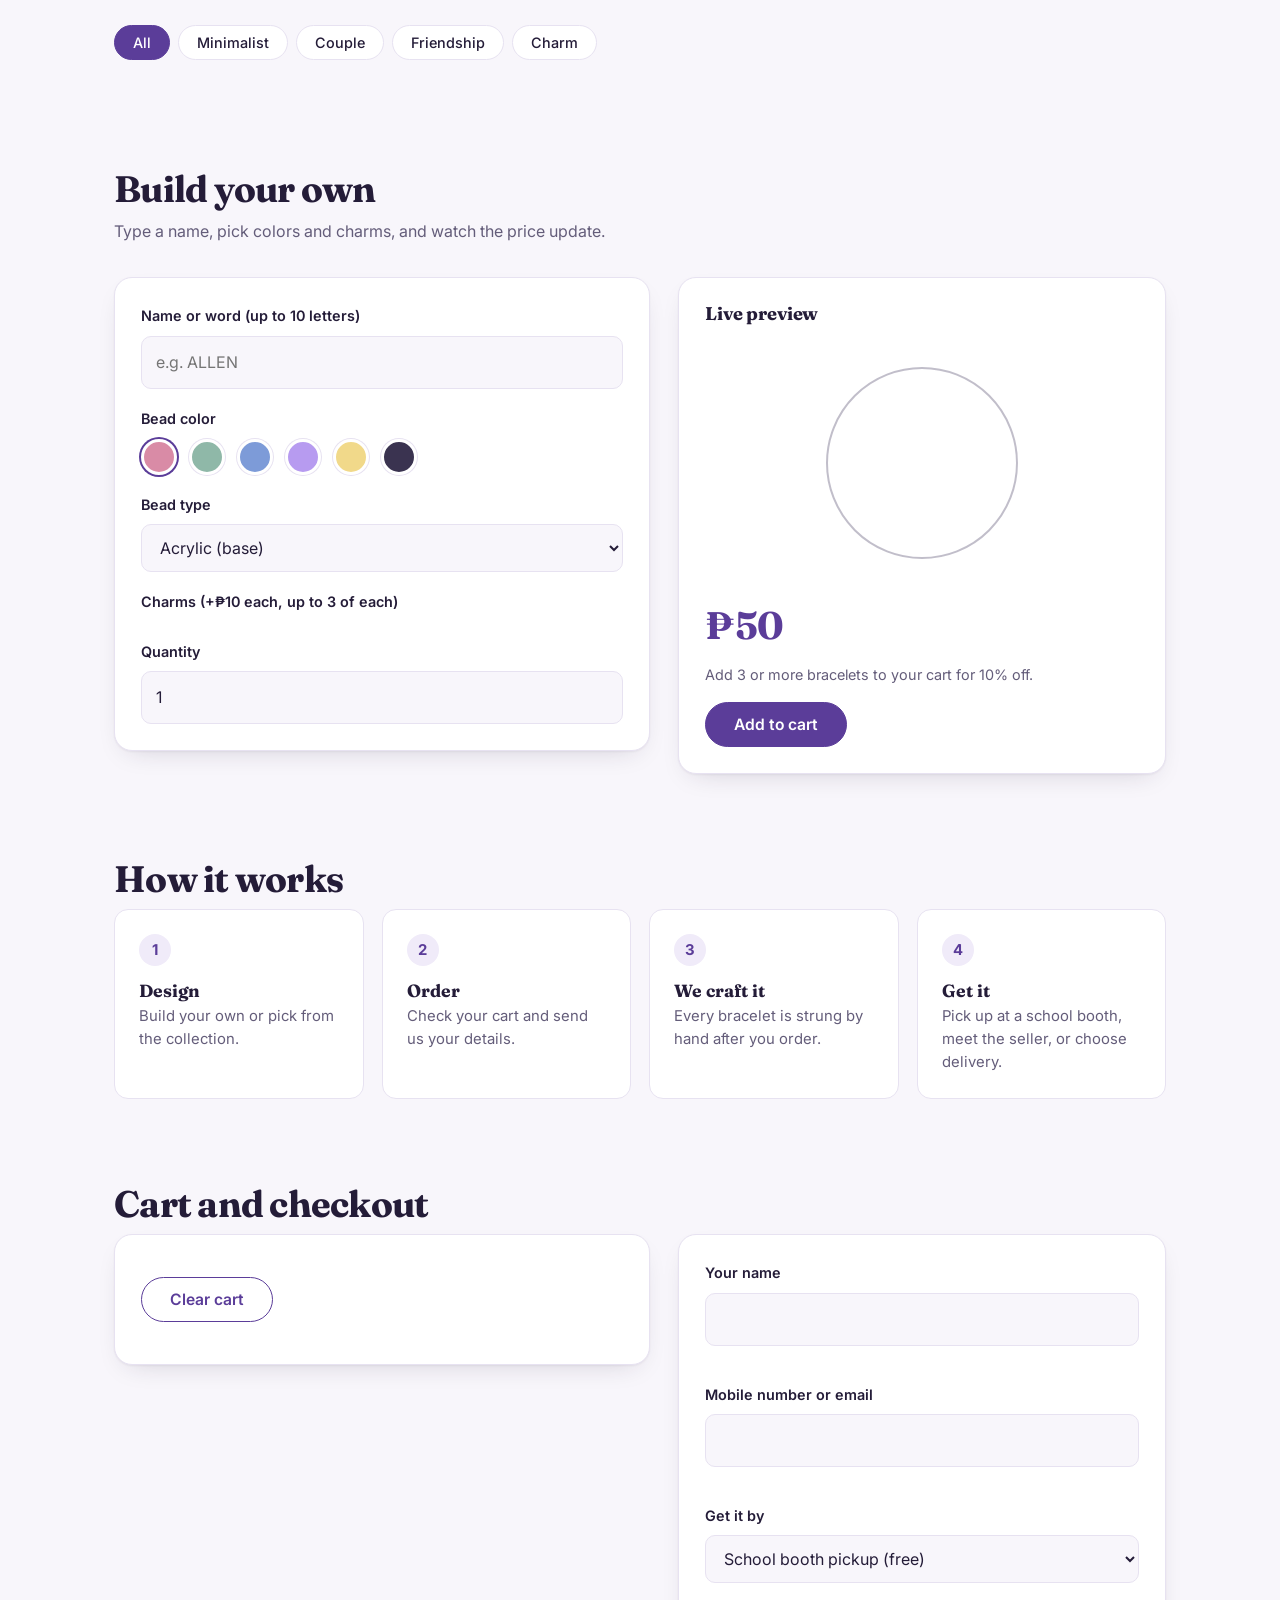
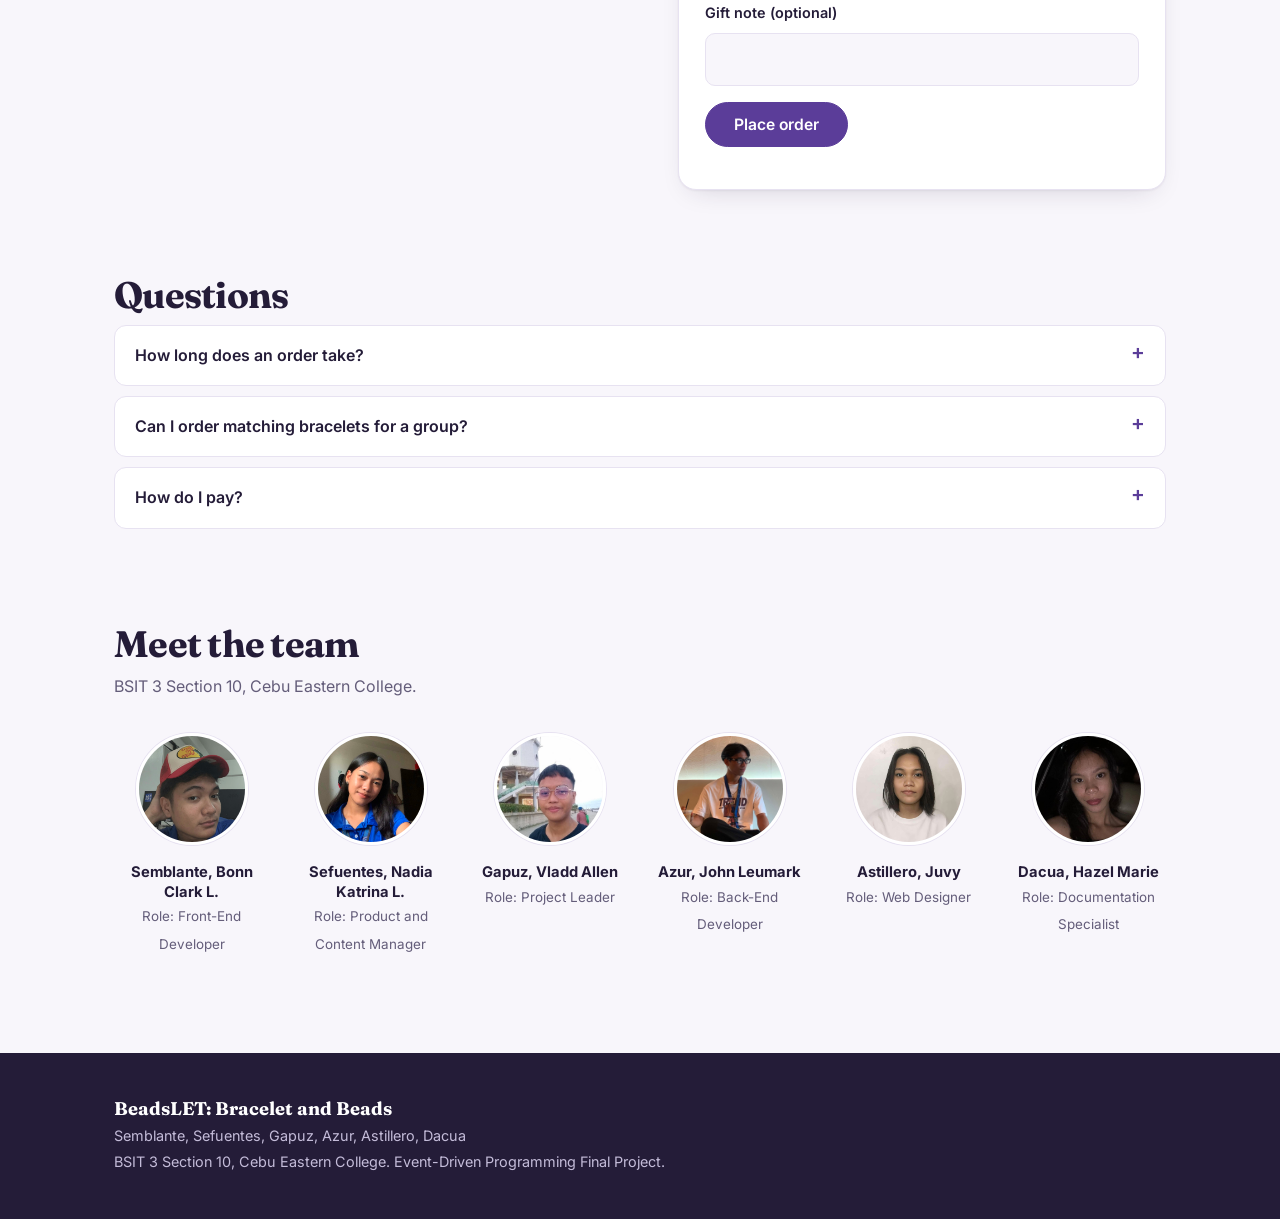
==== commit 3c4aac40: "changed ad dimensions" ====
--- a/index.html
+++ b/index.html
@@ -39,10 +39,10 @@
   <div class="about">
     <figure class="photo" style="display:grid;place-items:center;padding:20px 0">
       <video controls playsinline preload="metadata"
-             style="width:100%;max-width:340px;height:auto;aspect-ratio:auto;object-fit:contain;background:#000;border:6px solid #fff;border-radius:28px;box-shadow:0 26px 50px -18px rgba(91,61,153,.5),0 0 0 1px #e0dbee">
-        <source src="assets/images/ad.mp4" type="video/mp4">
-        Your browser does not support video.
-      </video>
+       style="width:100%;max-width:640px;height:auto;aspect-ratio:16/9;object-fit:contain;background:#000;border:6px solid #fff;border-radius:28px;box-shadow:0 26px 50px -18px rgba(91,61,153,.5),0 0 0 1px #e0dbee">
+  <source src="assets/images/ad.mp4" type="video/mp4">
+  Your browser does not support video.
+</video>
     </figure>
     <div>
       <h2>Small beads, personal meaning</h2>
@@ -146,7 +146,7 @@
   <div class="team">
     <div class="member"><img src="assets/team/bonn.jpg" alt="Photo of Semblante, Bonn Clark L." loading="lazy"><b>Semblante, Bonn Clark L.</b><span>Role: Front-End Developer</span></div>
     <div class="member"><img src="assets/team/nadia.jpg" alt="Photo of Sefuentes, Nadia Katrina L." loading="lazy"><b>Sefuentes, Nadia Katrina L.</b><span>Role: Product and Content Manager</span></div>
-    <div class="member"><img src="assets/team/gapuz.jpg" alt="Photo of Gapuz, Vladd Allen" loading="lazy"><b>Gapuz, Vladd Allen</b><span>Role: Project Leader</span></div>
+    <div class="member"><img src="assets/team/gapuz.jpg" alt="Photo of Gapuz, Vlad Allen" loading="lazy"><b>Gapuz, Vladd Allen</b><span>Role: Project Leader</span></div>
     <div class="member"><img src="assets/team/azur.jpg" alt="Photo of Azur, John Leumark" loading="lazy"><b>Azur, John Leumark</b><span>Role: Back-End Developer</span></div>
     <div class="member"><img src="assets/team/juvy.jpg" alt="Photo of Astillero, Juvy" loading="lazy"><b>Astillero, Juvy</b><span>Role: Web Designer</span></div>
     <div class="member"><img src="assets/team/hazel.jpg" alt="Photo of Dacua, Hazel Marie" loading="lazy"><b>Dacua, Hazel Marie</b><span>Role: Documentation Specialist</span></div>
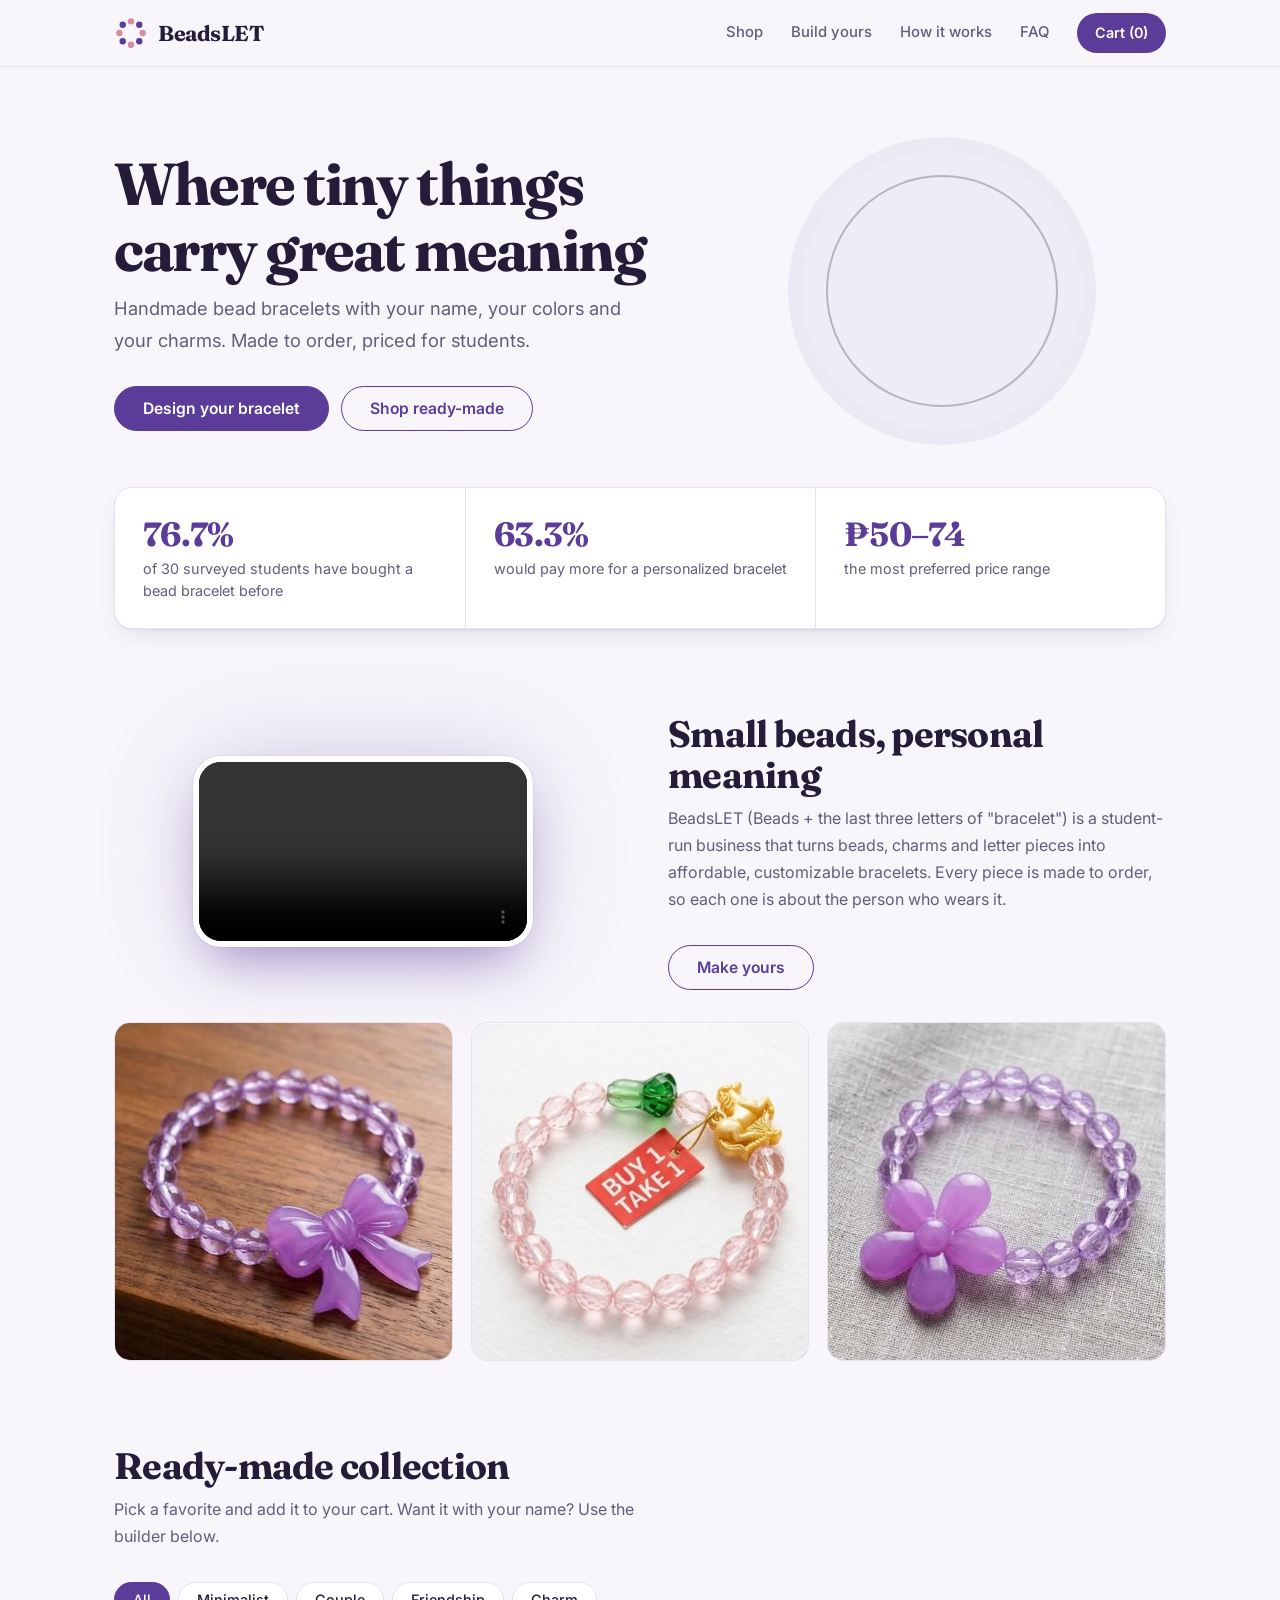
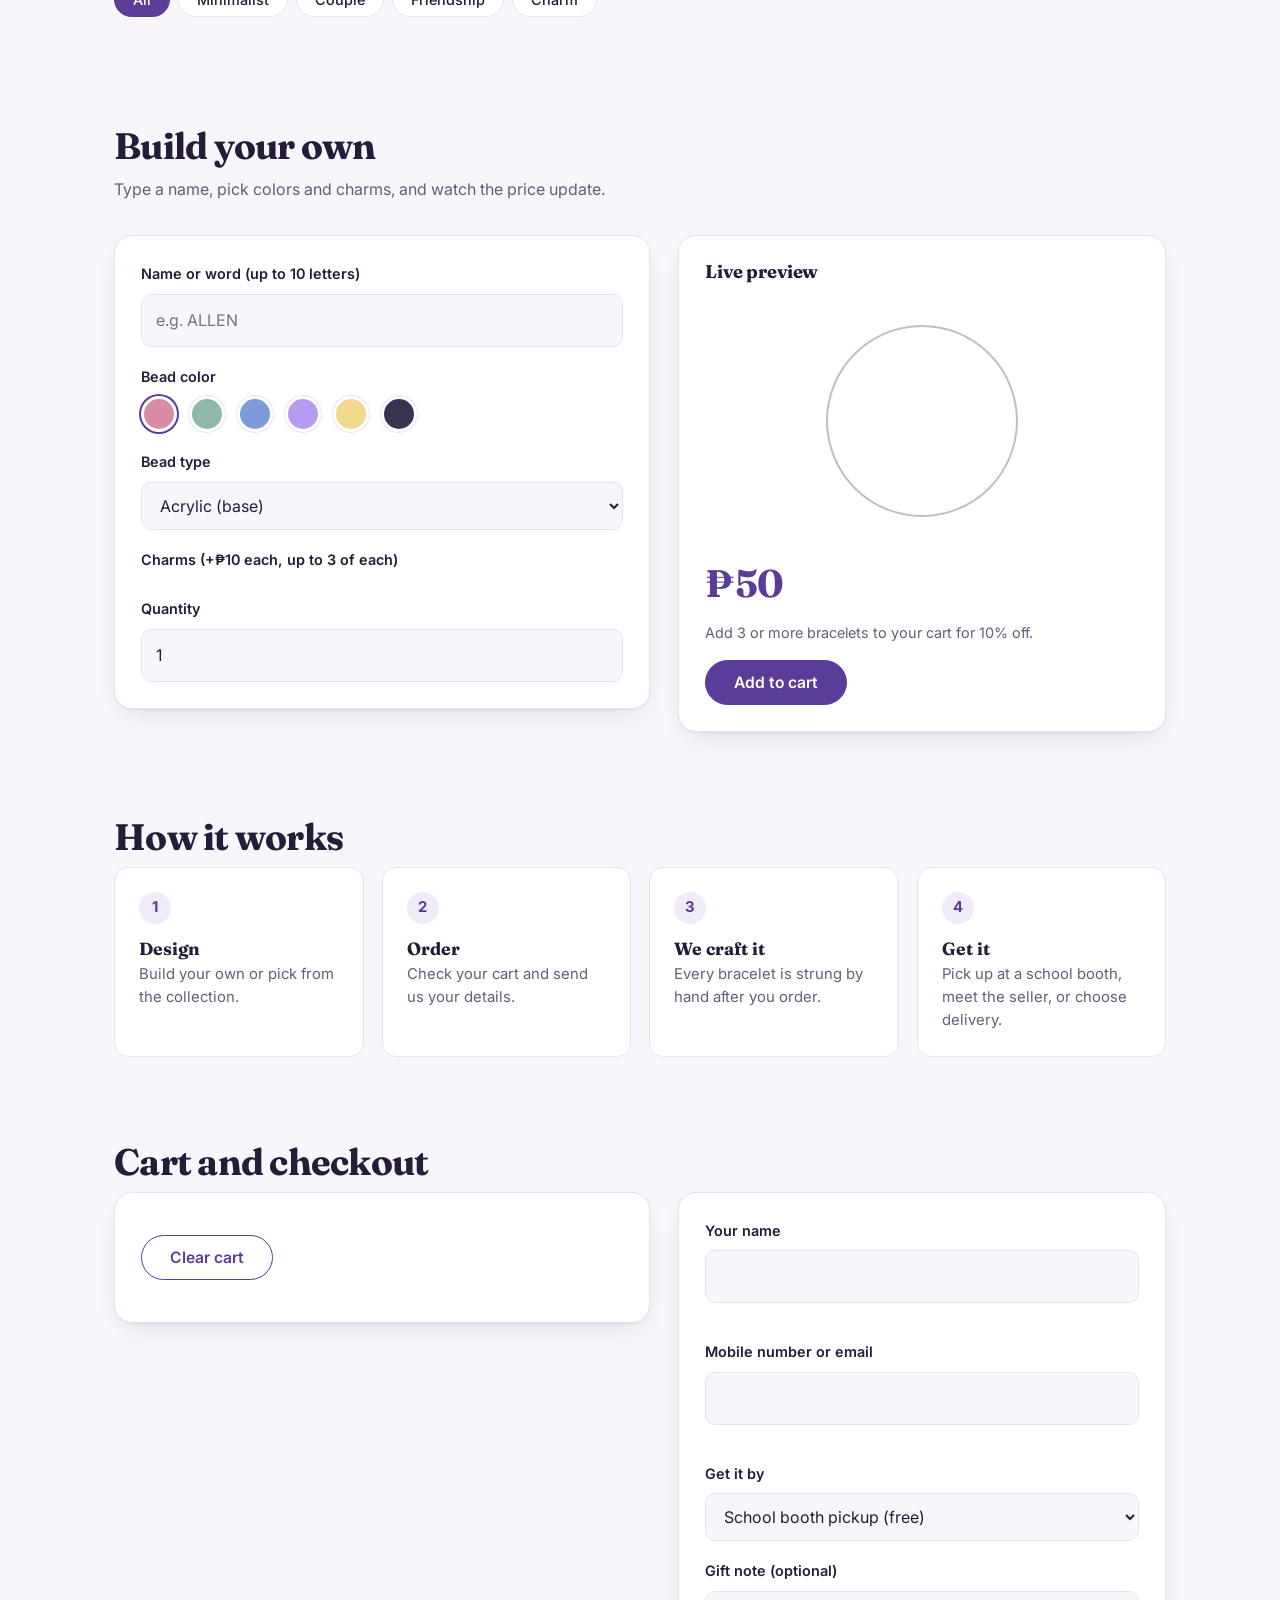
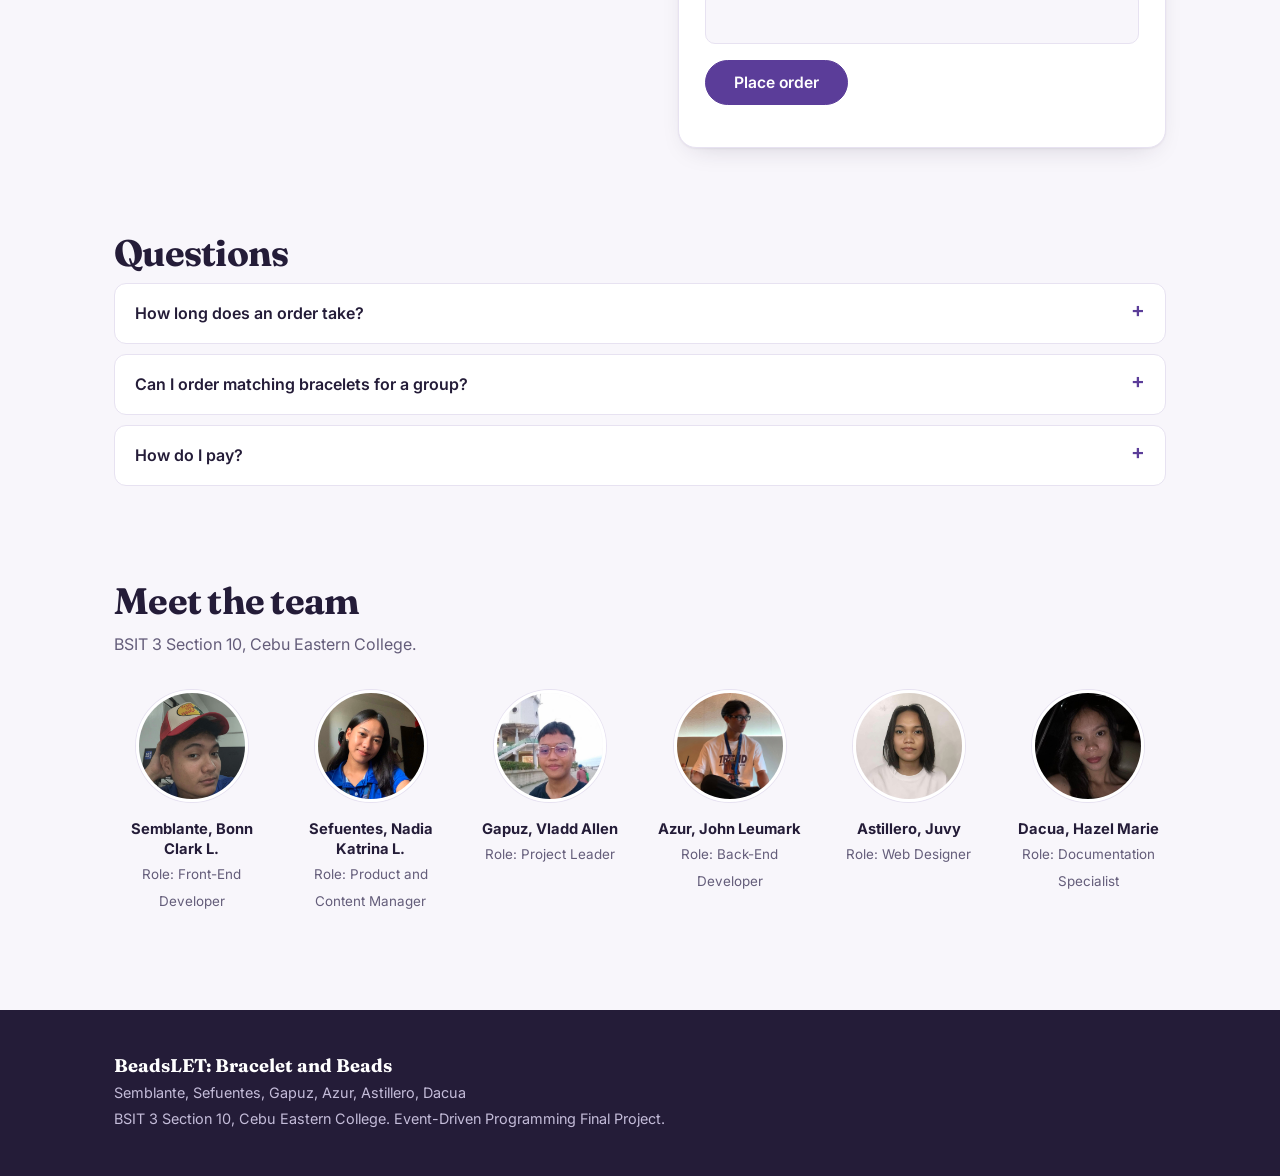
==== commit c948137b: "Update index.html" ====
--- a/index.html
+++ b/index.html
@@ -10,7 +10,7 @@
 <link href="https://fonts.googleapis.com/css2?family=Fraunces:opsz,wght@9..144,500;9..144,700&family=Inter:wght@400;500;600&display=swap" rel="stylesheet">
 <link rel="stylesheet" href="https://pyscript.net/releases/2024.11.1/core.css">
 <script type="module" src="https://pyscript.net/releases/2024.11.1/core.js"></script>
-<link rel="stylesheet" href="style.css?v=6">
+<link rel="stylesheet" href="style.css?v=7">
 </head>
 <body>
 <header class="top"><div class="wrap"><nav>
@@ -39,10 +39,10 @@
   <div class="about">
     <figure class="photo" style="display:grid;place-items:center;padding:20px 0">
       <video controls playsinline preload="metadata"
-       style="width:100%;max-width:640px;height:auto;aspect-ratio:16/9;object-fit:contain;background:#000;border:6px solid #fff;border-radius:28px;box-shadow:0 26px 50px -18px rgba(91,61,153,.5),0 0 0 1px #e0dbee">
-  <source src="assets/images/ad.mp4" type="video/mp4">
-  Your browser does not support video.
-</video>
+             style="width:100%;height:auto;aspect-ratio:16/9;object-fit:contain;background:#000;border:6px solid #fff;border-radius:28px;box-shadow:0 26px 50px -18px rgba(91,61,153,.5),0 0 0 1px #e0dbee">
+        <source src="assets/images/ad.mp4" type="video/mp4">
+        Your browser does not support video.
+      </video>
     </figure>
     <div>
       <h2>Small beads, personal meaning</h2>
